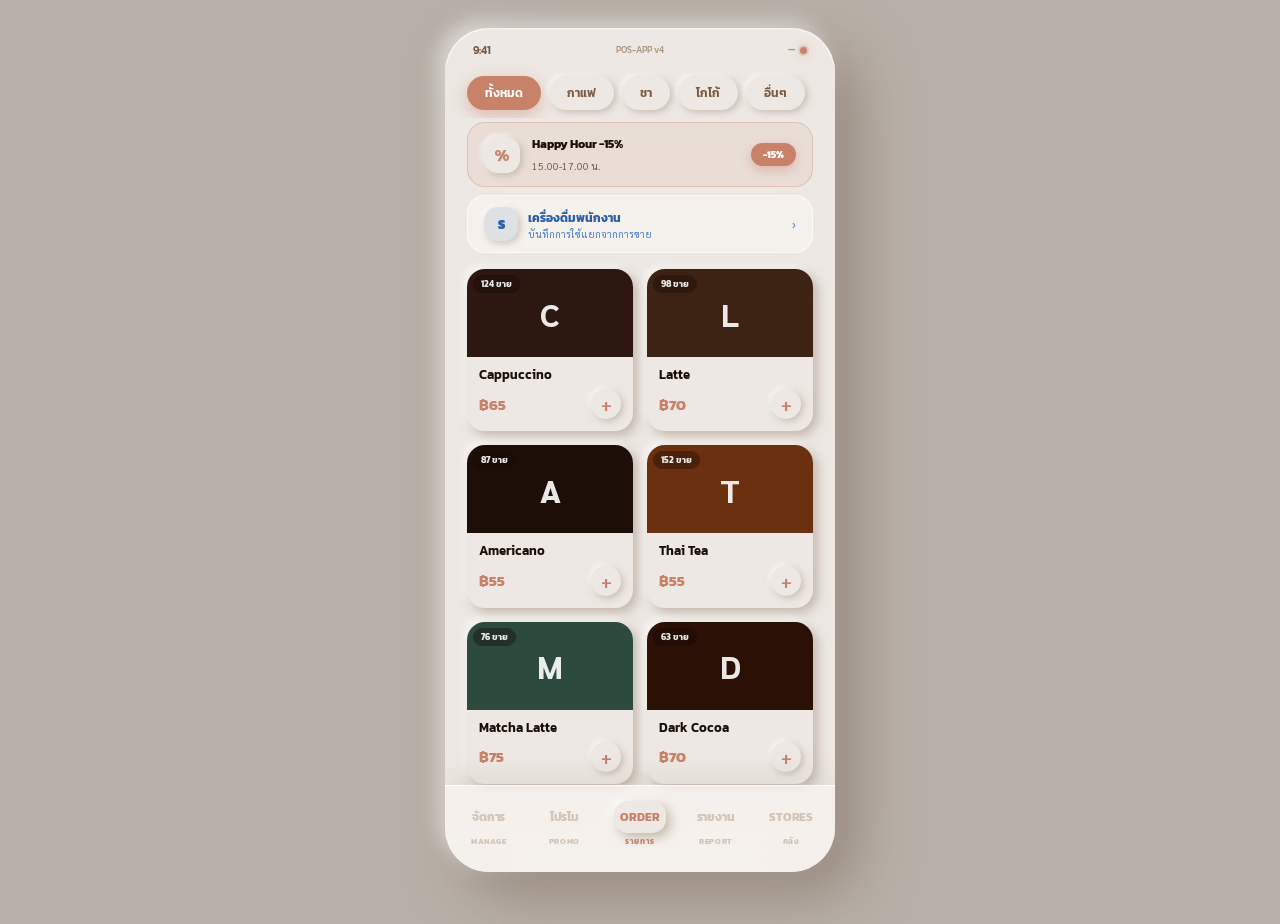
==== pos-app-v4.html @ 8a7bc60f "Add files via upload" ====
<!DOCTYPE html>
<html lang="th">
<head>
<meta charset="UTF-8">
<meta name="viewport" content="width=device-width,initial-scale=1.0">
<title>POS-APP v4</title>
<link href="https://fonts.googleapis.com/css2?family=Kanit:wght@300;400;500;600;700;800&family=Sarabun:wght@300;400;500;600;700&display=swap" rel="stylesheet">
<style>
/* ═══════════════════════════════════════════════════════
   POS-APP v4 — Neumorphism + Glassmorphism Design System
   Fintech monochromatic depth UI — warm espresso palette
═══════════════════════════════════════════════════════ */
:root {
  /* ── Neumorphic Base Surface ── */
  --bg:       #EDE8E3;
  --bg-dk:    #D8D0C8;
  --bg-lt:    #F8F4F0;

  /* ── Neumorphic Shadow System ── */
  --neu-out:    8px 8px 20px rgba(165,148,132,.72), -5px -5px 14px rgba(255,255,255,.95);
  --neu-out-sm: 4px 4px 12px rgba(165,148,132,.65), -3px -3px 8px rgba(255,255,255,.92);
  --neu-out-xs: 2px 2px 7px rgba(165,148,132,.55),  -2px -2px 5px rgba(255,255,255,.88);
  --neu-in:     inset 5px 5px 12px rgba(155,138,122,.5), inset -3px -3px 8px rgba(255,255,255,.88);
  --neu-in-sm:  inset 3px 3px 8px rgba(155,138,122,.45), inset -2px -2px 5px rgba(255,255,255,.84);
  --neu-in-xs:  inset 2px 2px 5px rgba(155,138,122,.4),  inset -1px -1px 4px rgba(255,255,255,.8);

  /* ── Glass ── */
  --glass:    rgba(248,244,240,.72);
  --glass-bd: rgba(255,255,255,.72);
  --glass-sh: 0 8px 32px rgba(148,132,116,.2);

  /* ── Brand (caramel / espresso) ── */
  --cara:     #C8826A;
  --cara-dk:  #A56248;
  --cara-lt:  rgba(200,130,106,.16);
  --cara-glow:rgba(200,130,106,.45);

  /* ── Dark ── */
  --esp:  #2A1810;
  --esp2: #3D2418;

  /* ── Browns ── */
  --br9:#1E0E08;--br8:#2C1810;--br7:#3D2314;--br6:#5C3317;
  --br5:#7B4521;--br4:#9B6B47;--br3:#B8865E;

  /* ── Semantic ── */
  --green:   #2D7A4F; --green-lt:rgba(45,122,79,.13);  --green-md:#3D9B60;
  --red:     #B83228; --red-lt:  rgba(184,50,40,.11);  --red-md:  #D94F44;
  --blue:    #2B5EA7; --blue-lt: rgba(43,94,167,.11);  --blue-md: #4A7FCB;
  --gold:    #B8860B; --gold-lt: rgba(184,134,11,.11); --gold-md: #D4A843;
  --purple:  #5B3FA0; --purple-lt:rgba(91,63,160,.11);

  /* ── Text ── */
  --t1:#1A0F08;--t2:#4A2E1A;--t3:#7B5A40;--t4:#B09A85;--t5:#D4C4B4;

  /* ── Radius ── */
  --r2:8px;--r3:14px;--r4:18px;--r5:24px;--r6:32px;--rf:999px;

  /* ── Font ── */
  --fh:'Kanit',sans-serif;
  --fb:'Sarabun',sans-serif;
}

/* ─── RESET ─── */
*,*::before,*::after{box-sizing:border-box;margin:0;padding:0;}
html,body{height:100%;background:#B8B0A8;font-family:var(--fb);}
button{font-family:var(--fb);cursor:pointer;}
input,select,textarea{font-family:var(--fb);}

/* ─── APP WRAPPER ─── */
.app-wrap{
  min-height:100vh;
  display:flex;justify-content:center;align-items:flex-start;
  padding:28px 16px 52px;
}

/* ─── PHONE FRAME ─── */
.phone{
  width:390px;height:844px;
  background:var(--bg);
  border-radius:44px;
  overflow:hidden;
  position:relative;
  display:flex;flex-direction:column;
  box-shadow:
    22px 22px 56px rgba(120,100,86,.52),
    -7px -7px 20px rgba(255,255,255,.58),
    inset 0 0 0 1.5px rgba(255,255,255,.48);
}

/* ─── STATUS BAR ─── */
.status-bar{
  display:flex;justify-content:space-between;align-items:center;
  padding:14px 28px 6px;
  font-size:11px;font-weight:600;color:var(--t3);
  font-family:var(--fh);flex-shrink:0;
}
.sb-right{display:flex;gap:6px;align-items:center;}
.sb-live{
  width:7px;height:7px;border-radius:50%;
  background:var(--cara);
  box-shadow:0 0 0 2px rgba(200,130,106,.22),0 0 10px var(--cara-glow);
  animation:livePulse 2s infinite;
}
@keyframes livePulse{
  0%,100%{box-shadow:0 0 0 2px rgba(200,130,106,.22),0 0 10px var(--cara-glow);}
  50%{box-shadow:0 0 0 4px rgba(200,130,106,.12),0 0 18px var(--cara-glow);}
}

/* ─── BOTTOM NAV — Glass ─── */
.nav-bar{
  position:absolute;bottom:0;left:0;right:0;
  background:var(--glass);
  backdrop-filter:blur(28px);
  -webkit-backdrop-filter:blur(28px);
  border-top:1px solid var(--glass-bd);
  display:flex;padding:10px 8px 22px;gap:4px;
  border-radius:0 0 44px 44px;
  z-index:200;
  box-shadow:0 -8px 28px rgba(148,132,116,.14);
}
.nav-it{
  flex:1;display:flex;flex-direction:column;align-items:center;gap:3px;
  border:none;background:none;padding:5px 2px 3px;
  color:var(--t5);transition:color .25s;position:relative;
}
.nav-it .ni{
  font-family:var(--fh);
  font-size:12px;font-weight:700;letter-spacing:-.2px;
  width:52px;height:32px;
  display:flex;align-items:center;justify-content:center;
  border-radius:var(--r3);
  transition:all .25s;
}
.nav-it .nl{font-size:7.5px;font-weight:700;letter-spacing:.6px;text-transform:uppercase;font-family:var(--fh);}
.nav-it.active{color:var(--cara);}
.nav-it.active .ni{background:var(--bg);box-shadow:var(--neu-out-sm);color:var(--cara);}
.nav-badge{
  position:absolute;top:2px;right:4px;
  width:16px;height:16px;border-radius:50%;
  background:var(--red-md);color:#fff;
  font-size:8px;font-weight:800;
  display:none;align-items:center;justify-content:center;
  border:2px solid var(--bg);
  box-shadow:0 2px 8px rgba(217,79,68,.4);
}

/* ─── PAGES ─── */
.pages{flex:1;overflow:hidden;position:relative;}
.page{position:absolute;inset:0;display:none;flex-direction:column;background:var(--bg);overflow:hidden;}
.page.active{display:flex;}

/* ─── PAGE HEADER ─── */
.pg-head{padding:16px 22px 10px;flex-shrink:0;background:var(--bg);}
.pg-title{font-family:var(--fh);font-size:24px;font-weight:700;color:var(--t1);line-height:1;letter-spacing:-.5px;}
.pg-sub{font-size:11px;color:var(--t4);margin-top:3px;}

/* ─── SCROLL BODY ─── */
.scroll-body{flex:1;overflow-y:auto;padding-bottom:88px;}
.scroll-body::-webkit-scrollbar{width:3px;}
.scroll-body::-webkit-scrollbar-track{background:transparent;}
.scroll-body::-webkit-scrollbar-thumb{background:var(--bg-dk);border-radius:4px;}

/* ═══ FORM ELEMENTS — Neumorphic Inset ═══ */
.f-label{font-size:10px;font-weight:700;color:var(--t3);text-transform:uppercase;letter-spacing:.7px;margin-bottom:7px;display:block;font-family:var(--fh);}
.f-input{
  width:100%;padding:11px 15px;
  border:none;border-radius:var(--r3);
  background:var(--bg);
  box-shadow:var(--neu-in-sm);
  font-size:13px;color:var(--t1);outline:none;transition:box-shadow .2s;
}
.f-input:focus{box-shadow:var(--neu-in-sm),0 0 0 2.5px rgba(200,130,106,.32);}
.f-select{
  width:100%;padding:11px 15px;
  border:none;border-radius:var(--r3);
  background:var(--bg);box-shadow:var(--neu-in-sm);
  font-size:13px;color:var(--t1);outline:none;appearance:none;
}
textarea.f-input{resize:none;}
.f-group{margin-bottom:14px;}
.f-row{display:flex;gap:10px;}
.f-row .f-group{flex:1;}

/* ═══ CARD ═══ */
.card{background:var(--bg);border-radius:var(--r4);box-shadow:var(--neu-out-sm);overflow:hidden;}
.card-glass{
  background:var(--glass);
  backdrop-filter:blur(18px);-webkit-backdrop-filter:blur(18px);
  border:1px solid var(--glass-bd);border-radius:var(--r4);
  box-shadow:var(--glass-sh);
}

/* ═══ BUTTONS ═══ */
.btn{
  display:inline-flex;align-items:center;justify-content:center;gap:6px;
  padding:10px 18px;border-radius:var(--rf);border:none;
  font-size:13px;font-weight:700;transition:all .18s;line-height:1;
  font-family:var(--fb);
}
.btn-primary{background:var(--bg);color:var(--cara);box-shadow:var(--neu-out-sm);}
.btn-primary:active{box-shadow:var(--neu-in-sm);}
.btn-dark{background:var(--esp);color:#fff;box-shadow:4px 4px 12px rgba(30,14,8,.45),-2px -2px 6px rgba(255,255,255,.07);}
.btn-dark:active{background:var(--esp2);}
.btn-secondary{background:var(--bg);color:var(--t2);box-shadow:var(--neu-out-sm);}
.btn-secondary:active{box-shadow:var(--neu-in-sm);}
.btn-danger{background:var(--bg);color:var(--red);box-shadow:var(--neu-out-sm);}
.btn-danger:active{box-shadow:var(--neu-in-sm);}
.btn-success{background:var(--bg);color:var(--green);box-shadow:var(--neu-out-sm);}
.btn-success:active{box-shadow:var(--neu-in-sm);}
.btn-sm{padding:7px 14px;font-size:11px;}
.btn-xs{padding:5px 9px;font-size:10px;}
.btn-icon{width:34px;height:34px;padding:0;border-radius:var(--r3);}
.btn-full{width:100%;}

/* ─── BADGE ─── */
.badge{display:inline-flex;align-items:center;padding:3px 10px;border-radius:var(--rf);font-size:10px;font-weight:700;letter-spacing:.3px;}
.badge-green{background:var(--green-lt);color:var(--green);}
.badge-red{background:var(--red-lt);color:var(--red);}
.badge-gold{background:var(--gold-lt);color:var(--gold);}
.badge-blue{background:var(--blue-lt);color:var(--blue);}
.badge-gray{background:var(--bg-dk);color:var(--t3);}
.badge-purple{background:var(--purple-lt);color:var(--purple);}

/* ═══ MODAL — Glass sheet ═══ */
.modal-overlay{
  position:absolute;inset:0;
  background:rgba(22,12,6,.5);
  backdrop-filter:blur(10px);-webkit-backdrop-filter:blur(10px);
  z-index:300;display:none;align-items:flex-end;
}
.modal-overlay.open{display:flex;}
.modal-sheet{
  width:100%;background:var(--bg);
  border-radius:var(--r6) var(--r6) 0 0;
  max-height:88%;display:flex;flex-direction:column;
  box-shadow:0 -16px 48px rgba(90,60,40,.22),inset 0 1.5px 0 rgba(255,255,255,.55);
  animation:slideUp .3s cubic-bezier(.4,0,.2,1);
}
@keyframes slideUp{from{transform:translateY(100%);}to{transform:translateY(0);}}
.modal-handle{width:44px;height:4px;background:var(--bg-dk);border-radius:4px;margin:12px auto 0;box-shadow:var(--neu-out-xs);}
.modal-head{display:flex;justify-content:space-between;align-items:center;padding:14px 20px 10px;flex-shrink:0;}
.modal-title{font-family:var(--fh);font-size:18px;font-weight:700;color:var(--t1);letter-spacing:-.3px;}
.modal-close{
  background:var(--bg);border:none;
  width:34px;height:34px;border-radius:50%;
  font-size:16px;color:var(--t4);
  display:flex;align-items:center;justify-content:center;
  box-shadow:var(--neu-out-xs);
}
.modal-close:active{box-shadow:var(--neu-in-xs);}
.modal-body{padding:16px 20px;overflow-y:auto;flex:1;}
.modal-body::-webkit-scrollbar{display:none;}
.modal-foot{padding:12px 20px 20px;display:flex;gap:10px;flex-shrink:0;}

/* ─── TOAST — Glass ─── */
.toast{
  position:absolute;bottom:96px;left:50%;
  transform:translateX(-50%) translateY(12px);
  background:var(--glass);
  backdrop-filter:blur(22px);-webkit-backdrop-filter:blur(22px);
  border:1px solid var(--glass-bd);
  color:var(--t1);
  padding:10px 24px;border-radius:var(--rf);
  font-size:12px;font-weight:600;white-space:nowrap;
  opacity:0;pointer-events:none;transition:all .25s;z-index:500;
  box-shadow:0 8px 28px rgba(130,110,90,.18);
}
.toast.show{opacity:1;transform:translateX(-50%) translateY(0);}

/* ─── DIVIDER / SECTION LABEL ─── */
.divider{height:1px;background:var(--bg-dk);}
.sec-label{
  font-family:var(--fh);font-size:10px;font-weight:600;letter-spacing:.9px;
  text-transform:uppercase;color:var(--t4);
  padding:14px 22px 8px;display:block;
}

/* ─── EMPTY STATE ─── */
.empty-state{text-align:center;padding:48px 24px;color:var(--t4);}
.empty-state .e-icon{font-size:42px;margin-bottom:12px;opacity:.55;}
.empty-state .e-title{font-size:14px;font-weight:700;color:var(--t3);margin-bottom:5px;font-family:var(--fh);}
.empty-state .e-sub{font-size:12px;line-height:1.5;}

/* ─── TAB BAR — Neumorphic pill track ─── */
.tab-bar{
  display:flex;gap:0;padding:3px;
  background:var(--bg);box-shadow:var(--neu-in-sm);
  border-radius:var(--rf);margin:0 22px 14px;flex-shrink:0;
}
.tab-btn{
  flex:1;padding:8px 0;border:none;border-radius:var(--rf);
  font-size:11px;font-weight:700;
  background:transparent;color:var(--t4);
  transition:all .2s;font-family:var(--fh);
}
.tab-btn.active{background:var(--bg);color:var(--cara);box-shadow:var(--neu-out-sm);}

/* ─── TOGGLE ─── */
.toggle{position:relative;width:42px;height:24px;}
.toggle input{opacity:0;width:0;height:0;}
.toggle-slider{position:absolute;inset:0;border-radius:24px;background:var(--bg);box-shadow:var(--neu-in-sm);cursor:pointer;transition:.25s;}
.toggle-slider:before{
  content:'';position:absolute;
  width:18px;height:18px;border-radius:50%;
  left:3px;top:3px;background:var(--bg-dk);
  transition:.25s;box-shadow:2px 2px 6px rgba(155,138,122,.6),-1px -1px 4px rgba(255,255,255,.85);
}
.toggle input:checked+.toggle-slider:before{transform:translateX(18px);background:var(--green-md);box-shadow:0 0 12px rgba(61,155,96,.5);}

/* ═══════════════════════════════════════════════════════
   ORDER PAGE COMPONENTS
═══════════════════════════════════════════════════════ */
/* Category horizontal scroll */
.cat-scroll{display:flex;gap:8px;padding:12px 22px 8px;overflow-x:auto;flex-shrink:0;}
.cat-scroll::-webkit-scrollbar{display:none;}
.cat-pill{
  display:inline-flex;align-items:center;gap:5px;
  padding:8px 18px;border-radius:var(--rf);border:none;
  background:var(--bg);color:var(--t3);
  font-size:12px;font-weight:600;white-space:nowrap;
  transition:all .22s;box-shadow:var(--neu-out-xs);font-family:var(--fh);
}
.cat-pill.active{background:var(--cara);color:#fff;box-shadow:0 5px 16px var(--cara-glow);}
.cat-pill:active{transform:scale(.96);}

/* Promo ribbon — Glass amber */
.promo-ribbon{
  margin:4px 22px 8px;padding:12px 16px;
  background:rgba(200,130,106,.1);
  backdrop-filter:blur(14px);-webkit-backdrop-filter:blur(14px);
  border:1px solid rgba(200,130,106,.3);border-radius:var(--r4);
  display:flex;align-items:center;gap:12px;cursor:pointer;flex-shrink:0;
}
.pr-icon{width:36px;height:36px;border-radius:var(--r3);background:var(--bg);box-shadow:var(--neu-out-xs);display:flex;align-items:center;justify-content:center;font-size:15px;font-weight:900;color:var(--cara);flex-shrink:0;}
.pr-text{flex:1;}
.pr-text strong{font-size:12px;color:var(--t1);display:block;font-weight:700;font-family:var(--fh);}
.pr-text span{font-size:10px;color:var(--t3);}
.pr-tag{background:var(--cara);color:#fff;padding:4px 12px;border-radius:var(--rf);font-size:10px;font-weight:800;box-shadow:0 4px 12px var(--cara-glow);font-family:var(--fh);}

/* Staff drink button — Glass */
.staff-btn{
  margin:0 22px 8px;padding:11px 16px;
  background:var(--glass);
  backdrop-filter:blur(14px);-webkit-backdrop-filter:blur(14px);
  border:1px solid var(--glass-bd);border-radius:var(--r4);
  display:flex;align-items:center;gap:10px;
  cursor:pointer;width:calc(100% - 44px);flex-shrink:0;transition:all .2s;
}

/* Product grid */
.prod-grid{display:grid;grid-template-columns:1fr 1fr;gap:14px;padding:8px 22px;}
.prod-card{background:var(--bg);border-radius:var(--r4);overflow:hidden;cursor:pointer;transition:all .22s;box-shadow:var(--neu-out-sm);position:relative;}
.prod-card:hover{box-shadow:var(--neu-out);}
.prod-card:active{box-shadow:var(--neu-in-sm);transform:scale(.97);}
.prod-img{height:88px;display:flex;align-items:center;justify-content:center;font-size:38px;position:relative;background:var(--bg-lt);}
.prod-sold{position:absolute;top:6px;left:6px;background:rgba(22,12,6,.38);backdrop-filter:blur(4px);color:rgba(255,255,255,.9);padding:2px 8px;border-radius:var(--rf);font-size:9px;font-weight:700;font-family:var(--fh);}
.prod-body{padding:10px 12px 12px;}
.prod-name{font-size:13px;font-weight:600;color:var(--t1);margin-bottom:6px;line-height:1.25;font-family:var(--fh);}
.prod-footer{display:flex;justify-content:space-between;align-items:center;}
.prod-price{font-size:15px;font-weight:700;color:var(--cara);font-family:var(--fh);}
.prod-add{width:30px;height:30px;border-radius:50%;background:var(--bg);border:none;color:var(--cara);font-size:17px;font-weight:700;display:flex;align-items:center;justify-content:center;box-shadow:var(--neu-out-xs);transition:all .18s;}
.prod-add:active{box-shadow:var(--neu-in-xs);}

/* Order panel — Glass floating */
.order-panel{
  position:absolute;bottom:68px;left:0;right:0;
  background:var(--glass);
  backdrop-filter:blur(24px);-webkit-backdrop-filter:blur(24px);
  border-top:1px solid var(--glass-bd);
  padding:12px 22px 14px;flex-shrink:0;z-index:50;
  display:none;box-shadow:0 -10px 32px rgba(130,110,90,.16);
}
.order-panel.show{display:block;}
.op-items{max-height:120px;overflow-y:auto;margin-bottom:8px;}
.op-items::-webkit-scrollbar{display:none;}
.op-item{display:flex;align-items:center;gap:8px;padding:6px 0;border-bottom:1px solid rgba(176,154,133,.18);}
.op-item:last-child{border-bottom:none;}
.op-name{flex:1;font-size:12px;color:var(--t1);font-weight:600;font-family:var(--fh);}
.op-size{font-size:10px;color:var(--t4);}
.op-ctrl{display:flex;align-items:center;gap:6px;}
.op-q-btn{width:22px;height:22px;border-radius:50%;border:none;background:var(--bg);font-size:12px;font-weight:700;color:var(--cara);display:flex;align-items:center;justify-content:center;box-shadow:var(--neu-out-xs);transition:all .16s;}
.op-q-btn:active{box-shadow:var(--neu-in-xs);}
.op-qty{font-size:12px;font-weight:700;min-width:16px;text-align:center;color:var(--t1);font-family:var(--fh);}
.op-price{font-size:12px;font-weight:700;color:var(--cara);min-width:44px;text-align:right;font-family:var(--fh);}
.op-foot{display:flex;justify-content:space-between;align-items:center;gap:10px;}
.op-total{font-size:17px;font-weight:800;color:var(--t1);font-family:var(--fh);}
.op-total span{font-size:11px;color:var(--t4);font-weight:400;font-family:var(--fb);}

/* Float cart — dark pill */
.cart-float{
  position:absolute;bottom:132px;right:22px;
  width:52px;height:52px;border-radius:50%;
  background:var(--esp);border:none;color:#fff;
  font-size:13px;font-weight:800;cursor:pointer;
  box-shadow:6px 6px 18px rgba(30,14,8,.5),-2px -2px 6px rgba(255,255,255,.07);
  z-index:60;display:flex;align-items:center;justify-content:center;
  transition:all .2s;line-height:1;font-family:var(--fh);
}
.cart-float:hover{background:var(--esp2);}
.cart-float:active{box-shadow:inset 4px 4px 10px rgba(0,0,0,.4);}
.cart-float-badge{position:absolute;top:-3px;right:-3px;width:18px;height:18px;border-radius:50%;background:var(--red-md);color:#fff;font-size:9px;font-weight:800;display:none;align-items:center;justify-content:center;border:2px solid var(--bg);box-shadow:0 2px 8px rgba(217,79,68,.45);}

/* ═══════════════════════════════════════════════════════
   MANAGE PAGE
═══════════════════════════════════════════════════════ */
.manage-section{padding:0 22px 8px;}
.manage-item{display:flex;align-items:center;gap:12px;padding:12px 0;border-bottom:1px solid rgba(176,154,133,.15);cursor:pointer;}
.manage-item:last-child{border-bottom:none;}
.mi-img{width:50px;height:50px;border-radius:var(--r3);display:flex;align-items:center;justify-content:center;font-size:22px;flex-shrink:0;box-shadow:var(--neu-out-xs);background:var(--bg);}
.mi-info{flex:1;min-width:0;}
.mi-name{font-size:13px;font-weight:700;color:var(--t1);font-family:var(--fh);}
.mi-meta{font-size:11px;color:var(--t4);margin-top:2px;}
.mi-price{font-size:14px;font-weight:800;color:var(--cara);margin-right:6px;font-family:var(--fh);}
.mi-actions{display:flex;gap:6px;}

/* ═══════════════════════════════════════════════════════
   PROMO PAGE
═══════════════════════════════════════════════════════ */
.promo-card{margin:0 22px 14px;border-radius:var(--r4);overflow:hidden;background:var(--bg);box-shadow:var(--neu-out-sm);}
.pc-head{padding:14px;display:flex;align-items:flex-start;gap:10px;}
.pc-icon{width:40px;height:40px;border-radius:var(--r3);display:flex;align-items:center;justify-content:center;font-size:14px;font-weight:900;flex-shrink:0;box-shadow:var(--neu-out-xs);background:var(--bg);}
.pc-info{flex:1;}
.pc-name{font-size:13px;font-weight:700;color:var(--t1);margin-bottom:3px;font-family:var(--fh);}
.pc-desc{font-size:11px;color:var(--t4);line-height:1.45;}
.pc-foot{padding:10px 14px;background:rgba(176,154,133,.1);border-top:1px solid rgba(176,154,133,.15);display:flex;align-items:center;justify-content:space-between;}
.pc-stats{font-size:10px;color:var(--t4);}
.pc-stats strong{color:var(--t2);}

/* ═══════════════════════════════════════════════════════
   REPORT PAGE
═══════════════════════════════════════════════════════ */
.stat-cards{display:grid;grid-template-columns:1fr 1fr;gap:12px;padding:12px 22px 6px;}
.stat-card{background:var(--bg);border-radius:var(--r4);padding:16px 14px;box-shadow:var(--neu-out-sm);}
.sc-label{font-size:10px;font-weight:700;color:var(--t4);text-transform:uppercase;letter-spacing:.5px;margin-bottom:6px;font-family:var(--fh);}
.sc-val{font-family:var(--fh);font-size:20px;font-weight:700;color:var(--t1);letter-spacing:-.5px;}
.sc-trend{font-size:10px;margin-top:4px;font-weight:700;}
.sc-trend.up{color:var(--green);}
.sc-trend.dn{color:var(--red);}
.chart-bar-row{display:flex;gap:4px;align-items:flex-end;height:80px;padding:0 22px;margin-bottom:16px;}
.cb-wrap{flex:1;display:flex;flex-direction:column;align-items:center;gap:3px;}
.cb-bar{width:100%;border-radius:5px 5px 0 0;background:var(--bg-dk);box-shadow:var(--neu-out-xs);min-height:4px;transition:height .4s;}
.cb-bar.profit{background:linear-gradient(180deg,var(--cara),var(--cara-dk));box-shadow:0 5px 14px var(--cara-glow);}
.cb-lbl{font-size:8px;color:var(--t4);font-weight:600;font-family:var(--fh);}
.top-list{padding:0 22px;}
.top-item{display:flex;align-items:center;gap:10px;padding:10px 0;border-bottom:1px solid rgba(176,154,133,.15);}
.top-rank{width:26px;height:26px;border-radius:50%;background:var(--bg);color:var(--t3);font-size:10px;font-weight:800;display:flex;align-items:center;justify-content:center;flex-shrink:0;box-shadow:var(--neu-out-xs);font-family:var(--fh);}
.top-rank.r1{background:var(--gold-md);color:#fff;box-shadow:0 3px 12px rgba(212,168,67,.55);}
.top-rank.r2{background:var(--t4);color:#fff;}
.top-rank.r3{background:var(--cara);color:#fff;box-shadow:0 3px 12px var(--cara-glow);}
.top-name{flex:1;font-size:12px;font-weight:600;color:var(--t1);font-family:var(--fh);}
.top-sold{font-size:11px;color:var(--t4);}
.top-rev{font-size:12px;font-weight:800;color:var(--cara);font-family:var(--fh);}

/* ═══════════════════════════════════════════════════════
   STORES PAGE
═══════════════════════════════════════════════════════ */
.stores-tabs{display:flex;gap:6px;padding:12px 22px 0;flex-shrink:0;overflow-x:auto;}
.stores-tabs::-webkit-scrollbar{display:none;}
.s-tab{padding:7px 14px;border:none;background:var(--bg);color:var(--t3);border-radius:var(--rf);font-size:11px;font-weight:700;white-space:nowrap;transition:all .2s;box-shadow:var(--neu-out-xs);font-family:var(--fh);}
.s-tab.active{background:var(--esp);color:#fff;box-shadow:4px 4px 12px rgba(30,14,8,.45),-2px -2px 6px rgba(255,255,255,.07);}
.store-item{display:flex;align-items:center;gap:10px;padding:11px 22px;border-bottom:1px solid rgba(176,154,133,.12);}
.si-dot{width:9px;height:9px;border-radius:50%;flex-shrink:0;background:var(--green-md);box-shadow:0 0 10px rgba(61,155,96,.5);}
.si-dot.warn{background:var(--gold-md);box-shadow:0 0 10px rgba(212,168,67,.5);}
.si-dot.danger{background:var(--red-md);box-shadow:0 0 10px rgba(217,79,68,.5);}
.si-dot.inactive{background:var(--t5);box-shadow:none;}
.si-info{flex:1;min-width:0;}
.si-name{font-size:12px;font-weight:700;color:var(--t1);font-family:var(--fh);}
.si-meta{font-size:10px;color:var(--t4);margin-top:1px;}
.si-qty{font-size:13px;font-weight:800;color:var(--t2);text-align:right;min-width:60px;font-family:var(--fh);}
.si-qty span{font-size:9px;font-weight:400;color:var(--t4);display:block;font-family:var(--fb);}

/* Recipe result */
.recipe-result{background:var(--bg);border-radius:var(--r4);padding:14px;margin-top:12px;box-shadow:var(--neu-in-sm);}
.rr-title{font-size:12px;font-weight:700;color:var(--t2);margin-bottom:8px;font-family:var(--fh);}
.rr-row{display:flex;justify-content:space-between;font-size:11px;color:var(--t3);padding:3px 0;border-bottom:1px dashed rgba(176,154,133,.22);}
.rr-row:last-child{border:none;font-weight:700;color:var(--t1);font-size:12px;padding-top:6px;}

/* Expiry */
.expiry-near{background:var(--gold-lt);border-radius:var(--r2);padding:2px 8px;font-size:9px;font-weight:700;color:var(--gold);}
.expiry-out{background:var(--red-lt);border-radius:var(--r2);padding:2px 8px;font-size:9px;font-weight:700;color:var(--red);}

@keyframes fadeUp{from{opacity:0;transform:translateY(8px);}to{opacity:1;transform:translateY(0);}}
.fade-up{animation:fadeUp .3s ease forwards;}
</style>
</head>
<body>
<div class="app-wrap">
<div class="phone" id="app">

  <!-- STATUS BAR -->
  <div class="status-bar">
    <span style="font-family:var(--fh)">9:41</span>
    <div class="sb-right">
      <span id="syncStatus" style="font-size:9px;color:var(--t4);font-weight:500;max-width:110px;overflow:hidden;text-overflow:ellipsis;white-space:nowrap">POS-APP v4</span>
    </div>
    <div style="display:flex;align-items:center;gap:5px">
      <span id="syncBadge" style="font-size:8.5px;font-weight:700;color:var(--t4)">—</span>
      <div class="sb-live"></div>
    </div>
  </div>

  <div class="pages" id="pages">

    <!-- PAGE: MANAGE -->
    <div class="page" id="pg-manage">
      <div class="pg-head" style="display:flex;justify-content:space-between;align-items:flex-start">
        <div>
          <div class="pg-title">จัดการเมนู</div>
          <div class="pg-sub" id="mgSub">0 รายการ</div>
        </div>
        <button class="btn btn-primary btn-sm" onclick="openModal('modal-add-menu')">+ เพิ่มเมนู</button>
      </div>
      <div class="tab-bar" style="margin-top:10px">
        <button class="tab-btn active" onclick="switchMgTab(this,'all')">ทั้งหมด</button>
        <button class="tab-btn" onclick="switchMgTab(this,'coffee')">กาแฟ</button>
        <button class="tab-btn" onclick="switchMgTab(this,'tea')">ชา</button>
        <button class="tab-btn" onclick="switchMgTab(this,'cocoa')">โกโก้</button>
        <button class="tab-btn" onclick="switchMgTab(this,'other')">อื่นๆ</button>
      </div>
      <div class="scroll-body"><div class="manage-section" id="mgList"></div></div>
    </div>

    <!-- PAGE: PROMO -->
    <div class="page" id="pg-promo">
      <div class="pg-head" style="display:flex;justify-content:space-between;align-items:flex-start">
        <div>
          <div class="pg-title">โปรโมชั่น</div>
          <div class="pg-sub" id="promoCount">0 รายการ</div>
        </div>
        <button class="btn btn-primary btn-sm" onclick="openModal('modal-add-promo')">+ สร้าง</button>
      </div>
      <div class="tab-bar" style="margin-top:10px">
        <button class="tab-btn active" onclick="switchPromoTab(this,'all')">ทั้งหมด</button>
        <button class="tab-btn" onclick="switchPromoTab(this,'pct')">% ลด</button>
        <button class="tab-btn" onclick="switchPromoTab(this,'fixed')">ลดราคา</button>
        <button class="tab-btn" onclick="switchPromoTab(this,'buy')">ซื้อ X แถม Y</button>
      </div>
      <div class="scroll-body" id="promoList"></div>
    </div>

    <!-- PAGE: ORDER -->
    <div class="page active" id="pg-order">
      <div class="cat-scroll" id="catRow">
        <button class="cat-pill active" onclick="filterCat(this,'all')">ทั้งหมด</button>
        <button class="cat-pill" onclick="filterCat(this,'coffee')">กาแฟ</button>
        <button class="cat-pill" onclick="filterCat(this,'tea')">ชา</button>
        <button class="cat-pill" onclick="filterCat(this,'cocoa')">โกโก้</button>
        <button class="cat-pill" onclick="filterCat(this,'other')">อื่นๆ</button>
      </div>
      <div id="promoRibbon"></div>
      <button class="staff-btn" onclick="openModal('modal-staff')">
        <div style="width:34px;height:34px;border-radius:var(--r3);background:var(--blue-lt);display:flex;align-items:center;justify-content:center;box-shadow:var(--neu-out-xs)">
          <span style="font-size:13px;font-weight:900;color:var(--blue);font-family:var(--fh)">S</span>
        </div>
        <div style="text-align:left">
          <div style="font-size:12px;font-weight:700;color:var(--blue);font-family:var(--fh)">เครื่องดื่มพนักงาน</div>
          <div style="font-size:10px;color:var(--blue-md)">บันทึกการใช้แยกจากการขาย</div>
        </div>
        <span style="font-size:12px;color:var(--blue-md);margin-left:auto">›</span>
      </button>
      <div class="scroll-body" style="padding-bottom:170px">
        <div class="prod-grid" id="orderGrid"></div>
      </div>
      <div class="order-panel" id="orderPanel">
        <div class="op-items" id="opItems"></div>
        <div class="op-foot">
          <div class="op-total">
            <span id="opCount">0 รายการ</span><br>
            ฿<span id="opTotal">0</span>
          </div>
          <div style="display:flex;gap:8px">
            <button class="btn btn-secondary btn-sm" onclick="clearOrder()">ล้าง</button>
            <button class="btn btn-dark btn-sm" onclick="confirmOrder()">ยืนยัน</button>
          </div>
        </div>
      </div>
      <button class="cart-float" id="cartFloat" onclick="toggleOrderPanel()" style="display:none">
        <span id="cartFloatTxt">0</span>
        <div class="cart-float-badge" id="cartFloatBadge"></div>
      </button>
    </div>

    <!-- PAGE: REPORT -->
    <div class="page" id="pg-report">
      <div class="pg-head" style="display:flex;justify-content:space-between;align-items:center">
        <div>
          <div class="pg-title">รายงาน</div>
          <div class="pg-sub" id="reportDate"></div>
        </div>
        <div class="tab-bar" style="margin:0;width:auto">
          <button class="tab-btn active btn-xs" onclick="switchReportPeriod(this,1)" style="padding:6px 10px;font-size:10px">วันนี้</button>
          <button class="tab-btn btn-xs" onclick="switchReportPeriod(this,7)" style="padding:6px 10px;font-size:10px">7 วัน</button>
          <button class="tab-btn btn-xs" onclick="switchReportPeriod(this,30)" style="padding:6px 10px;font-size:10px">30 วัน</button>
        </div>
      </div>
      <div class="scroll-body">
        <div class="stat-cards" id="statCards">
          <div class="stat-card"><div class="sc-label">ยอดขาย</div><div class="sc-val" id="rTotalSales">฿0</div><div class="sc-trend up" id="rSalesTrend"></div></div>
          <div class="stat-card"><div class="sc-label">กำไร</div><div class="sc-val" id="rProfit">฿0</div><div class="sc-trend up" id="rProfitTrend"></div></div>
          <div class="stat-card"><div class="sc-label">รายการขาย</div><div class="sc-val" id="rOrders">0</div><div class="sc-trend up" id="rOrdersTrend"></div></div>
          <div class="stat-card"><div class="sc-label">เฉลี่ย/ออเดอร์</div><div class="sc-val" id="rAvg">฿0</div></div>
        </div>
        <span class="sec-label">ยอดขาย 7 วัน</span>
        <div class="chart-bar-row" id="barChart"></div>
        <span class="sec-label">เมนูขายดี</span>
        <div class="top-list" id="topList"></div>
        <span class="sec-label">เครื่องดื่มพนักงาน</span>
        <div id="staffLog" style="padding:0 22px"></div>
        <span class="sec-label">ประสิทธิภาพโปรโมชั่น</span>
        <div id="promoPerf" style="padding:0 22px 20px"></div>
      </div>
    </div>

    <!-- PAGE: STORES -->
    <div class="page" id="pg-stores">
      <div class="pg-head" style="display:flex;justify-content:space-between;align-items:flex-start">
        <div>
          <div class="pg-title">STORES</div>
          <div class="pg-sub" id="storesSub">คลังสินค้า</div>
        </div>
        <button class="btn btn-primary btn-sm" onclick="openStoreAdd()">+ เพิ่ม</button>
      </div>
      <div class="stores-tabs" id="storesTabs">
        <button class="s-tab active" onclick="switchStoreTab(this,'ingredient')">วัตถุดิบ</button>
        <button class="s-tab" onclick="switchStoreTab(this,'package')">บรรจุภัณฑ์</button>
        <button class="s-tab" onclick="switchStoreTab(this,'equipment')">อุปกรณ์</button>
        <button class="s-tab" onclick="switchStoreTab(this,'blend')">เบลนด์</button>
        <button class="s-tab" onclick="switchStoreTab(this,'recipe')">คำนวณสูตร</button>
        <button class="s-tab" onclick="switchStoreTab(this,'uselog')">บันทึกใช้</button>
      </div>
      <div class="scroll-body" id="storeContent"></div>
    </div>

  </div>

  <!-- NAV BAR -->
  <div class="nav-bar">
    <button class="nav-it" id="nav-manage" onclick="goPage('manage')"><span class="ni">จัดการ</span><span class="nl">MANAGE</span></button>
    <button class="nav-it" id="nav-promo" onclick="goPage('promo')"><span class="ni">โปรโม</span><span class="nl">PROMO</span></button>
    <button class="nav-it active" id="nav-order" onclick="goPage('order')"><span class="ni">ORDER</span><span class="nl">รายการ</span></button>
    <button class="nav-it" id="nav-report" onclick="goPage('report')"><span class="ni">รายงาน</span><span class="nl">REPORT</span></button>
    <button class="nav-it" id="nav-stores" onclick="goPage('stores')"><span class="ni">STORES</span><span class="nl">คลัง</span></button>
  </div>

  <div class="toast" id="toast"></div>

  <!-- MODAL: Add/Edit Menu -->
  <div class="modal-overlay" id="modal-add-menu">
    <div class="modal-sheet">
      <div class="modal-handle"></div>
      <div class="modal-head">
        <span class="modal-title" id="menuModalTitle">เพิ่มเมนูใหม่</span>
        <button class="modal-close" onclick="closeModal('modal-add-menu')">✕</button>
      </div>
      <div class="modal-body">
        <input type="hidden" id="menuEditId">
        <div class="f-row">
          <div class="f-group" style="flex:2"><label class="f-label">ชื่อเมนู</label><input class="f-input" id="menuName" placeholder="เช่น Cappuccino"></div>
          <div class="f-group"><label class="f-label">หมวด</label><select class="f-select" id="menuCat"><option value="coffee">กาแฟ</option><option value="tea">ชา</option><option value="cocoa">โกโก้</option><option value="other">อื่นๆ</option></select></div>
        </div>
        <div class="f-row">
          <div class="f-group"><label class="f-label">ราคา (฿)</label><input class="f-input" id="menuPrice" type="number" placeholder="65"></div>
          <div class="f-group"><label class="f-label">ต้นทุน (฿)</label><input class="f-input" id="menuCost" type="number" placeholder="20"></div>
        </div>
        <div class="f-row">
          <div class="f-group"><label class="f-label">ปริมาณ (ml)</label><input class="f-input" id="menuVol" type="number" placeholder="250"></div>
          <div class="f-group"><label class="f-label">ตัวย่อ (emoji)</label><input class="f-input" id="menuIcon" placeholder="C" maxlength="2"></div>
        </div>
        <div class="f-group">
          <label class="f-label">สี Background</label>
          <div style="display:flex;gap:8px;flex-wrap:wrap" id="colorPicker">
            <div class="color-dot" style="background:#2C1810" onclick="selectColor('#2C1810',this)"></div>
            <div class="color-dot" style="background:#3D2314" onclick="selectColor('#3D2314',this)"></div>
            <div class="color-dot" style="background:#5C3317" onclick="selectColor('#5C3317',this)"></div>
            <div class="color-dot" style="background:#2D4A3E" onclick="selectColor('#2D4A3E',this)"></div>
            <div class="color-dot" style="background:#2B5EA7" onclick="selectColor('#2B5EA7',this)"></div>
            <div class="color-dot" style="background:#5B3FA0" onclick="selectColor('#5B3FA0',this)"></div>
            <div class="color-dot" style="background:#8B3A3A" onclick="selectColor('#8B3A3A',this)"></div>
            <div class="color-dot" style="background:#3A6B4A" onclick="selectColor('#3A6B4A',this)"></div>
          </div>
          <input type="hidden" id="menuColor" value="#2C1810">
        </div>
        <div class="f-group"><label class="f-label">คำอธิบาย</label><textarea class="f-input" id="menuDesc" rows="2" placeholder="อธิบายรสชาติ..."></textarea></div>
        <div class="f-group">
          <label class="f-label">ขนาดที่มีจำหน่าย</label>
          <div style="display:flex;gap:8px">
            <label style="display:flex;align-items:center;gap:5px;font-size:12px"><input type="checkbox" id="sizeS" checked> S</label>
            <label style="display:flex;align-items:center;gap:5px;font-size:12px"><input type="checkbox" id="sizeM" checked> M</label>
            <label style="display:flex;align-items:center;gap:5px;font-size:12px"><input type="checkbox" id="sizeL"> L</label>
          </div>
        </div>
        <div class="f-group"><label class="f-label">โปรโมชั่นที่ใช้ได้</label><select class="f-select" id="menuPromo"><option value="">-- ไม่มี --</option></select></div>
        <div class="f-group"><label class="f-label">สถานะ</label><select class="f-select" id="menuStatus"><option value="active">เปิดขาย</option><option value="inactive">ปิดชั่วคราว</option></select></div>
      </div>
      <div class="modal-foot">
        <button class="btn btn-secondary" style="flex:1" onclick="closeModal('modal-add-menu')">ยกเลิก</button>
        <button class="btn btn-dark" style="flex:2" onclick="saveMenu()">บันทึก</button>
      </div>
    </div>
  </div>

  <!-- MODAL: Add/Edit Promo -->
  <div class="modal-overlay" id="modal-add-promo">
    <div class="modal-sheet">
      <div class="modal-handle"></div>
      <div class="modal-head">
        <span class="modal-title" id="promoModalTitle">สร้างโปรโมชั่น</span>
        <button class="modal-close" onclick="closeModal('modal-add-promo')">✕</button>
      </div>
      <div class="modal-body">
        <input type="hidden" id="promoEditId">
        <div class="f-group"><label class="f-label">ชื่อโปรโมชั่น</label><input class="f-input" id="promoName" placeholder="เช่น ลดวันศุกร์"></div>
        <div class="f-group"><label class="f-label">ประเภท</label><select class="f-select" id="promoType" onchange="updatePromoFields()"><option value="pct">ลด % จากราคา</option><option value="fixed">ลดราคาคงที่ (฿)</option><option value="buy">ซื้อ X แถม Y</option><option value="min">ซื้อครบขั้นต่ำลด</option></select></div>
        <div class="f-row" id="promoValRow">
          <div class="f-group"><label class="f-label" id="promoValLabel">ส่วนลด (%)</label><input class="f-input" id="promoVal" type="number" placeholder="10"></div>
          <div class="f-group" id="promoVal2Group" style="display:none"><label class="f-label" id="promoVal2Label">แถม (แก้ว)</label><input class="f-input" id="promoVal2" type="number" placeholder="1"></div>
        </div>
        <div class="f-row">
          <div class="f-group"><label class="f-label">วันเริ่ม</label><input class="f-input" id="promoStart" type="date"></div>
          <div class="f-group"><label class="f-label">วันสิ้นสุด</label><input class="f-input" id="promoEnd" type="date"></div>
        </div>
        <div class="f-group"><label class="f-label">ใช้ได้กับ</label><select class="f-select" id="promoScope"><option value="all">ทุกเมนู</option><option value="cat">หมวดหมู่</option><option value="item">เมนูเฉพาะ</option></select></div>
        <div class="f-group"><label class="f-label">หมายเหตุ</label><input class="f-input" id="promoNote" placeholder="รายละเอียดเพิ่มเติม..."></div>
      </div>
      <div class="modal-foot">
        <button class="btn btn-secondary" style="flex:1" onclick="closeModal('modal-add-promo')">ยกเลิก</button>
        <button class="btn btn-dark" style="flex:2" onclick="savePromo()">บันทึก</button>
      </div>
    </div>
  </div>

  <!-- MODAL: Product Detail -->
  <div class="modal-overlay" id="modal-product">
    <div class="modal-sheet">
      <div class="modal-handle"></div>
      <div class="modal-head">
        <span class="modal-title" id="pdName">ชื่อเมนู</span>
        <button class="modal-close" onclick="closeModal('modal-product')">✕</button>
      </div>
      <div class="modal-body">
        <div style="display:flex;align-items:center;gap:14px;margin-bottom:16px">
          <div id="pdImg" style="width:64px;height:64px;border-radius:var(--r4);display:flex;align-items:center;justify-content:center;font-size:28px;font-weight:900;box-shadow:var(--neu-out-sm);background:var(--bg)"></div>
          <div>
            <div id="pdDesc" style="font-size:12px;color:var(--t3);line-height:1.5;margin-bottom:6px"></div>
            <div id="pdMeta" style="font-size:11px;color:var(--t4)"></div>
          </div>
        </div>
        <div class="f-group"><label class="f-label">ขนาด</label><div style="display:flex;gap:8px" id="pdSizes"></div></div>
        <div class="f-group"><label class="f-label">ระดับความหวาน</label><div style="display:flex;gap:6px;flex-wrap:wrap" id="pdSweet"></div></div>
        <div class="f-group"><label class="f-label">น้ำแข็ง</label><div style="display:flex;gap:6px;flex-wrap:wrap" id="pdIce"></div></div>
        <div class="f-group"><label class="f-label">หมายเหตุ</label><input class="f-input" id="pdNote" placeholder="เช่น ไม่ใส่วิป, นมโอ๊ต..."></div>
        <div style="display:flex;align-items:center;justify-content:space-between;margin-top:4px">
          <div style="font-size:14px;color:var(--t2)">ราคา: <strong id="pdPrice" style="font-size:18px;color:var(--cara);font-family:var(--fh)">฿0</strong></div>
          <div style="display:flex;align-items:center;gap:10px;background:var(--bg);padding:8px 14px;border-radius:var(--rf);box-shadow:var(--neu-in-sm)">
            <button onclick="changePdQty(-1)" style="width:26px;height:26px;border-radius:50%;border:none;background:var(--bg);font-size:14px;font-weight:700;color:var(--cara);display:flex;align-items:center;justify-content:center;box-shadow:var(--neu-out-xs)">-</button>
            <span id="pdQty" style="font-size:16px;font-weight:800;min-width:20px;text-align:center;font-family:var(--fh)">1</span>
            <button onclick="changePdQty(1)" style="width:26px;height:26px;border-radius:50%;border:none;background:var(--bg);font-size:14px;font-weight:700;color:var(--cara);display:flex;align-items:center;justify-content:center;box-shadow:var(--neu-out-xs)">+</button>
          </div>
        </div>
      </div>
      <div class="modal-foot">
        <button class="btn btn-secondary" style="flex:1" onclick="closeModal('modal-product')">ยกเลิก</button>
        <button class="btn btn-dark" style="flex:2" onclick="addFromModal()">เพิ่มลงออเดอร์</button>
      </div>
    </div>
  </div>

  <!-- MODAL: Staff Drink -->
  <div class="modal-overlay" id="modal-staff">
    <div class="modal-sheet">
      <div class="modal-handle"></div>
      <div class="modal-head">
        <span class="modal-title">เครื่องดื่มพนักงาน</span>
        <button class="modal-close" onclick="closeModal('modal-staff')">✕</button>
      </div>
      <div class="modal-body">
        <div class="f-group"><label class="f-label">เมนู</label><select class="f-select" id="staffMenuSel"></select></div>
        <div class="f-row">
          <div class="f-group"><label class="f-label">ชื่อพนักงาน</label><input class="f-input" id="staffName" placeholder="ชื่อ..."></div>
          <div class="f-group"><label class="f-label">จำนวน</label><input class="f-input" id="staffQty" type="number" value="1" min="1"></div>
        </div>
        <div class="f-group"><label class="f-label">ประเภท</label><select class="f-select" id="staffType"><option value="drink">เครื่องดื่มพนักงาน</option><option value="test">ทดลองสูตร</option><option value="waste">ของเสีย/ทิ้ง</option></select></div>
        <div class="f-group"><label class="f-label">หมายเหตุ</label><input class="f-input" id="staffNote" placeholder="บันทึกเพิ่มเติม..."></div>
      </div>
      <div class="modal-foot">
        <button class="btn btn-secondary" style="flex:1" onclick="closeModal('modal-staff')">ยกเลิก</button>
        <button class="btn btn-dark" style="flex:2" onclick="logStaffDrink()">บันทึก</button>
      </div>
    </div>
  </div>

  <!-- MODAL: Store Add Item -->
  <div class="modal-overlay" id="modal-store-item">
    <div class="modal-sheet">
      <div class="modal-handle"></div>
      <div class="modal-head">
        <span class="modal-title" id="storeModalTitle">เพิ่มรายการ</span>
        <button class="modal-close" onclick="closeModal('modal-store-item')">✕</button>
      </div>
      <div class="modal-body">
        <input type="hidden" id="storeEditId"><input type="hidden" id="storeEditType">
        <div class="f-group"><label class="f-label">ชื่อ</label><input class="f-input" id="storeItemName" placeholder=""></div>
        <div class="f-row">
          <div class="f-group"><label class="f-label">จำนวน</label><input class="f-input" id="storeItemQty" type="number" placeholder="0"></div>
          <div class="f-group"><label class="f-label">หน่วย</label><input class="f-input" id="storeItemUnit" placeholder="กก./กรัม/ชิ้น"></div>
        </div>
        <div class="f-row">
          <div class="f-group"><label class="f-label">ราคาต้นทุน</label><input class="f-input" id="storeItemCost" type="number" placeholder="0"></div>
          <div class="f-group" id="storeExpiryGroup"><label class="f-label">วันหมดอายุ</label><input class="f-input" id="storeItemExpiry" type="date"></div>
        </div>
        <div class="f-group"><label class="f-label">ขั้นต่ำก่อนเตือน</label><input class="f-input" id="storeItemMin" type="number" placeholder="0"></div>
        <div class="f-group" id="storeStatusGroup"><label class="f-label">สถานะ</label><select class="f-select" id="storeItemStatus"><option value="active">ใช้งาน</option><option value="damaged">เสียหาย</option><option value="retired">เลิกใช้</option></select></div>
        <div class="f-group"><label class="f-label">หมายเหตุ</label><input class="f-input" id="storeItemNote" placeholder=""></div>
      </div>
      <div class="modal-foot">
        <button class="btn btn-secondary" style="flex:1" onclick="closeModal('modal-store-item')">ยกเลิก</button>
        <button class="btn btn-dark" style="flex:2" onclick="saveStoreItem()">บันทึก</button>
      </div>
    </div>
  </div>

  <!-- MODAL: Blend Formula -->
  <div class="modal-overlay" id="modal-blend">
    <div class="modal-sheet">
      <div class="modal-handle"></div>
      <div class="modal-head">
        <span class="modal-title" id="blendModalTitle">สร้างสูตรเบลนด์</span>
        <button class="modal-close" onclick="closeModal('modal-blend')">✕</button>
      </div>
      <div class="modal-body">
        <input type="hidden" id="blendEditId">
        <div class="f-row">
          <div class="f-group" style="flex:2"><label class="f-label">ชื่อส่วนผสม</label><input class="f-input" id="blendName" placeholder="เช่น ไซรัปวานิลลา"></div>
          <div class="f-group"><label class="f-label">ประเภท</label><select class="f-select" id="blendType"><option value="syrup">ไซรัป</option><option value="tea_base">ฐานชา</option><option value="coffee_base">ฐานกาแฟ</option><option value="sauce">ซอส/ครีม</option><option value="herb">สมุนไพร</option><option value="powder">ผงผสม</option><option value="other">อื่นๆ</option></select></div>
        </div>
        <div class="f-row">
          <div class="f-group"><label class="f-label">หน่วยที่ได้ (ml, กรัม)</label><input class="f-input" id="blendUnit" placeholder="ml"></div>
          <div class="f-group"><label class="f-label">อายุใช้งาน (วัน)</label><input class="f-input" id="blendShelfDays" type="number" placeholder="7"></div>
        </div>
        <div class="f-group"><label class="f-label">วิธีทำ / บันทึกขั้นตอน</label><textarea class="f-input" id="blendMethod" rows="2" placeholder="เช่น ต้มน้ำ + น้ำตาล 1:1..."></textarea></div>
        <div style="display:flex;justify-content:space-between;align-items:center;margin-bottom:8px">
          <label class="f-label" style="margin:0">ส่วนผสม (วัตถุดิบ)</label>
          <button class="btn btn-secondary btn-xs" onclick="addBlendIng()">+ เพิ่ม</button>
        </div>
        <div id="blendIngList" style="margin-bottom:10px"></div>
        <div class="recipe-result" id="blendCostResult" style="display:none"><div class="rr-title">ต้นทุนรวม</div><div id="blendCostRows"></div></div>
      </div>
      <div class="modal-foot">
        <button class="btn btn-secondary" style="flex:1" onclick="closeModal('modal-blend')">ยกเลิก</button>
        <button class="btn btn-dark" style="flex:2" onclick="saveBlendFormula()">บันทึกสูตร</button>
      </div>
    </div>
  </div>

  <!-- MODAL: Blend Batch -->
  <div class="modal-overlay" id="modal-blend-batch">
    <div class="modal-sheet">
      <div class="modal-handle"></div>
      <div class="modal-head">
        <span class="modal-title" id="batchModalTitle">ผลิตเบลนด์</span>
        <button class="modal-close" onclick="closeModal('modal-blend-batch')">✕</button>
      </div>
      <div class="modal-body">
        <input type="hidden" id="batchBlendId">
        <div style="background:var(--bg);border-radius:var(--r4);padding:12px 14px;margin-bottom:14px;box-shadow:var(--neu-in-sm)">
          <div style="font-size:12px;font-weight:700;color:var(--t1);margin-bottom:2px;font-family:var(--fh)" id="batchBlendName"></div>
          <div style="font-size:11px;color:var(--t4)" id="batchBlendMeta"></div>
        </div>
        <div class="f-row">
          <div class="f-group"><label class="f-label">จำนวนแบทช์</label><input class="f-input" id="batchMultiplier" type="number" value="1" min="0.5" step="0.5" oninput="calcBatchCost()"></div>
          <div class="f-group"><label class="f-label">ได้ผลิตภัณฑ์ (คาดการณ์)</label><input class="f-input" id="batchYield" readonly></div>
        </div>
        <div class="f-group"><label class="f-label">วันผลิต</label><input class="f-input" id="batchDate" type="date"></div>
        <div class="f-group"><label class="f-label">วันหมดอายุ (คำนวณอัตโนมัติ)</label><input class="f-input" id="batchExpiry" type="date" readonly style="color:var(--cara)"></div>
        <div style="border-top:1px solid var(--bg-dk);padding-top:10px;margin-top:4px">
          <div style="font-size:11px;font-weight:700;color:var(--t3);margin-bottom:8px;text-transform:uppercase;letter-spacing:.4px;font-family:var(--fh)">วัตถุดิบที่จะใช้</div>
          <div id="batchIngCheck" style="font-size:12px;color:var(--t3)"></div>
        </div>
        <div class="recipe-result" style="margin-top:12px"><div class="rr-title">สรุปแบทช์นี้</div><div id="batchSummaryRows"></div></div>
      </div>
      <div class="modal-foot">
        <button class="btn btn-secondary" style="flex:1" onclick="closeModal('modal-blend-batch')">ยกเลิก</button>
        <button class="btn btn-success" style="flex:2" onclick="confirmBatch()">✓ ยืนยันผลิต + หักสต็อก</button>
      </div>
    </div>
  </div>

  <!-- MODAL: Recipe Calculator -->
  <div class="modal-overlay" id="modal-recipe">
    <div class="modal-sheet">
      <div class="modal-handle"></div>
      <div class="modal-head">
        <span class="modal-title">คำนวณสูตร</span>
        <button class="modal-close" onclick="closeModal('modal-recipe')">✕</button>
      </div>
      <div class="modal-body" id="recipeBody">
        <div class="f-group"><label class="f-label">ชื่อสูตร</label><input class="f-input" id="recipeName" placeholder="เช่น Cold Brew สูตรใหม่"></div>
        <div class="f-group"><label class="f-label">จำนวนแก้ว</label><input class="f-input" id="recipeCups" type="number" value="1" min="1" oninput="calcRecipe()"></div>
        <div id="recipeIngList"></div>
        <button class="btn btn-secondary btn-sm" style="margin-bottom:12px" onclick="addRecipeIng()">+ เพิ่มวัตถุดิบ</button>
        <div class="recipe-result" id="recipeResult" style="display:none"><div class="rr-title">สรุปต้นทุน</div><div id="recipeResultRows"></div></div>
      </div>
      <div class="modal-foot">
        <button class="btn btn-secondary" style="flex:1" onclick="closeModal('modal-recipe')">ปิด</button>
        <button class="btn btn-dark" style="flex:2" onclick="saveRecipe()">บันทึกสูตร</button>
      </div>
    </div>
  </div>

  <!-- MODAL: Use Log -->
  <div class="modal-overlay" id="modal-use-log">
    <div class="modal-sheet">
      <div class="modal-handle"></div>
      <div class="modal-head">
        <span class="modal-title">บันทึกการใช้วัตถุดิบ</span>
        <button class="modal-close" onclick="closeModal('modal-use-log')">✕</button>
      </div>
      <div class="modal-body">
        <div class="f-group"><label class="f-label">วัตถุดิบ</label><select class="f-select" id="useLogItem"></select></div>
        <div class="f-row">
          <div class="f-group"><label class="f-label">จำนวนที่ใช้</label><input class="f-input" id="useLogQty" type="number" placeholder="0"></div>
          <div class="f-group"><label class="f-label">หน่วย</label><input class="f-input" id="useLogUnit" readonly></div>
        </div>
        <div class="f-group"><label class="f-label">เหตุผล</label><select class="f-select" id="useLogReason"><option value="staff">เครื่องดื่มพนักงาน</option><option value="test">ทดลองสูตร</option><option value="expired">หมดอายุ/ทิ้ง</option><option value="damaged">เสียหาย</option><option value="other">อื่นๆ</option></select></div>
        <div class="f-group"><label class="f-label">หมายเหตุ</label><input class="f-input" id="useLogNote" placeholder=""></div>
      </div>
      <div class="modal-foot">
        <button class="btn btn-secondary" style="flex:1" onclick="closeModal('modal-use-log')">ยกเลิก</button>
        <button class="btn btn-dark" style="flex:2" onclick="saveUseLog()">บันทึก</button>
      </div>
    </div>
  </div>

</div>
</div>

<style>
/* ─── BLEND + EXTRA STYLES ─── */
.blend-card{background:var(--bg);border-radius:var(--r4);margin:0 22px 12px;box-shadow:var(--neu-out-sm);overflow:hidden;}
.bc-head{padding:13px 14px;display:flex;align-items:flex-start;gap:10px;}
.bc-type-icon{width:40px;height:40px;border-radius:var(--r3);display:flex;align-items:center;justify-content:center;font-size:11px;font-weight:900;letter-spacing:-.3px;flex-shrink:0;box-shadow:var(--neu-out-xs);background:var(--bg);font-family:var(--fh);}
.bc-info{flex:1;min-width:0;}
.bc-name{font-size:13px;font-weight:700;color:var(--t1);margin-bottom:2px;font-family:var(--fh);}
.bc-meta{font-size:10px;color:var(--t4);line-height:1.5;}
.bc-stock{text-align:right;flex-shrink:0;display:flex;flex-direction:column;align-items:flex-end;gap:4px;}
.bc-stock-val{font-size:16px;font-weight:800;color:var(--br5);font-family:var(--fh);}
.bc-stock-unit{font-size:9px;color:var(--t4);margin-top:-2px;}
.bc-foot{padding:9px 14px;background:rgba(176,154,133,.1);border-top:1px solid rgba(176,154,133,.15);display:flex;align-items:center;justify-content:space-between;}
.bc-ing-chips{display:flex;gap:4px;flex-wrap:wrap;flex:1;}
.bc-ing-chip{padding:2px 8px;border-radius:var(--rf);background:var(--cara-lt);color:var(--br5);font-size:9px;font-weight:700;font-family:var(--fh);}
.bc-actions{display:flex;gap:5px;flex-shrink:0;}
.blend-batch-row{display:flex;align-items:center;gap:6px;padding:7px 22px;border-bottom:1px solid rgba(176,154,133,.15);font-size:11px;color:var(--t3);}
.bbl-dot{width:6px;height:6px;border-radius:50%;background:var(--green-md);flex-shrink:0;box-shadow:0 0 6px rgba(61,155,96,.4);}
.bbl-dot.expired{background:var(--red-md);box-shadow:0 0 6px rgba(217,79,68,.4);}
.bbl-dot.soon{background:var(--gold-md);box-shadow:0 0 6px rgba(212,168,67,.4);}
.batch-ing-row{display:flex;justify-content:space-between;align-items:center;padding:6px 0;border-bottom:1px dashed rgba(176,154,133,.2);font-size:12px;}
.batch-ing-row .ok{color:var(--green);font-weight:700;}
.batch-ing-row .warn{color:var(--gold);font-weight:700;}
.batch-ing-row .no{color:var(--red);font-weight:700;}

.color-dot{width:26px;height:26px;border-radius:50%;cursor:pointer;border:2px solid transparent;transition:all .15s;box-shadow:var(--neu-out-xs);}
.color-dot.selected{border-color:#fff;box-shadow:0 0 0 3px var(--cara),var(--neu-out-xs);transform:scale(1.15);}

.option-chip{padding:7px 14px;border:none;border-radius:var(--rf);font-size:12px;font-weight:600;color:var(--t2);background:var(--bg);cursor:pointer;transition:all .2s;box-shadow:var(--neu-out-xs);font-family:var(--fh);}
.option-chip.active{background:var(--cara);color:#fff;box-shadow:0 5px 16px var(--cara-glow);}
.recipe-ing-row{display:flex;gap:8px;align-items:flex-end;margin-bottom:10px;}
.recipe-ing-row .f-group{margin:0;}
</style>

<script>
/* ═══════════════════════════════════════════════════════
   DATA STORE
═══════════════════════════════════════════════════════ */
let DB = {
  menus: [
    {id:1,name:'Cappuccino',cat:'coffee',price:65,cost:22,vol:160,icon:'C',color:'#2C1810',desc:'กาแฟเข้มข้นผสมฟองนมนุ่มละมุน',sizes:['S','M'],status:'active',sold:124,promoId:null},
    {id:2,name:'Latte',cat:'coffee',price:70,cost:24,vol:250,icon:'L',color:'#3D2314',desc:'กาแฟเอสเปรสโซ่ผสมนมสดอุ่น กลมกล่อม',sizes:['S','M','L'],status:'active',sold:98,promoId:null},
    {id:3,name:'Americano',cat:'coffee',price:55,cost:16,vol:200,icon:'A',color:'#1E0E08',desc:'เอสเปรสโซ่ผสมน้ำร้อน รสเข้มข้นสดชื่น',sizes:['S','M'],status:'active',sold:87,promoId:null},
    {id:4,name:'Thai Tea',cat:'tea',price:55,cost:18,vol:350,icon:'T',color:'#6B3010',desc:'ชาไทยรสเข้มข้น ผสมนมข้นหวาน',sizes:['M','L'],status:'active',sold:152,promoId:null},
    {id:5,name:'Matcha Latte',cat:'tea',price:75,cost:28,vol:250,icon:'M',color:'#2D4A3E',desc:'มัทฉะญี่ปุ่นแท้ เกรดพรีเมียม',sizes:['S','M','L'],status:'active',sold:76,promoId:null},
    {id:6,name:'Dark Cocoa',cat:'cocoa',price:70,cost:25,vol:200,icon:'D',color:'#2A1005',desc:'ดาร์กช็อกโกแลต 70% ผสมนม',sizes:['S','M'],status:'active',sold:63,promoId:null},
  ],
  promos: [
    {id:1,name:'Happy Hour -15%',type:'pct',val:15,val2:null,start:'2026-02-01',end:'2026-03-31',scope:'all',note:'15.00-17.00 น.',active:true,used:48,discount:2520},
    {id:2,name:'ซื้อ 2 แถม 1',type:'buy',val:2,val2:1,start:'2026-02-01',end:'2026-02-28',scope:'all',note:'เฉพาะกาแฟ',active:false,used:12,discount:780},
  ],
  orders: [
    {id:1001,items:[{menuId:1,name:'Cappuccino',size:'M',qty:2,price:65}],total:130,discount:0,ts:Date.now()-3600000},
    {id:1002,items:[{menuId:4,name:'Thai Tea',size:'L',qty:1,price:55},{menuId:5,name:'Matcha Latte',size:'M',qty:1,price:75}],total:130,discount:0,ts:Date.now()-7200000},
  ],
  staffLogs: [
    {id:1,menuId:2,menuName:'Latte',staff:'นงนุช',type:'drink',qty:1,ts:Date.now()-3600000,note:''},
  ],
  ingredients: [
    {id:1,name:'เมล็ดกาแฟ Arabica',qty:2400,unit:'กรัม',cost:180,expiry:'2026-06-01',min:500,status:'active',note:''},
    {id:2,name:'นมสด UHT',qty:12,unit:'ลิตร',cost:42,expiry:'2026-03-15',min:4,status:'active',note:''},
    {id:3,name:'มัทฉะผง',qty:450,unit:'กรัม',cost:320,expiry:'2026-08-01',min:100,status:'active',note:''},
    {id:4,name:'ชาไทย',qty:800,unit:'กรัม',cost:90,expiry:'2026-09-01',min:200,status:'active',note:''},
    {id:5,name:'โกโก้ผง',qty:300,unit:'กรัม',cost:210,expiry:'2026-07-01',min:100,status:'active',note:''},
    {id:6,name:'น้ำตาล',qty:3000,unit:'กรัม',cost:22,expiry:null,min:500,status:'active',note:''},
  ],
  packages: [
    {id:1,name:'แก้ว PET ใส 16oz',qty:200,unit:'ชิ้น',cost:2.5,expiry:null,min:50,status:'active',note:''},
    {id:2,name:'ฝาโดม',qty:180,unit:'ชิ้น',cost:1.2,expiry:null,min:50,status:'active',note:''},
    {id:3,name:'หลอดพลาสติก',qty:320,unit:'ชิ้น',cost:0.4,expiry:null,min:100,status:'active',note:''},
    {id:4,name:'ถุงกระดาษ (ลายร้าน)',qty:85,unit:'ใบ',cost:4,expiry:null,min:30,status:'damaged',note:'แถวล่างเปียกน้ำ 15 ใบ'},
  ],
  equipment: [
    {id:1,name:'เครื่องบดกาแฟ Baratza',qty:1,unit:'เครื่อง',cost:12500,expiry:null,min:1,status:'active',note:''},
    {id:2,name:'เครื่อง Espresso Breville',qty:2,unit:'เครื่อง',cost:28000,expiry:null,min:1,status:'active',note:''},
    {id:3,name:'เครื่องทำน้ำแข็ง',qty:1,unit:'เครื่อง',cost:8500,expiry:null,min:1,status:'damaged',note:'คอมเพรสเซอร์มีเสียงดัง'},
  ],
  useLogs: [],
  recipes: [],
  blends: [
    {
      id:50, name:'ไซรัปวานิลลา', type:'syrup',
      unit:'ml', shelfDays:14,
      method:'ต้มน้ำ 500ml + น้ำตาลทราย 500g คนจนละลาย ใส่วานิลลาสกัด 5ml ปิดไฟ พักเย็น',
      ings:[{ingId:6, qty:500, note:'น้ำตาล'},{ingId:6, qty:5, note:'วานิลลาสกัด'}],
      yieldPerBatch:550,
      stock:[{batchId:1, qty:480, produced:'2026-02-20', expiry:'2026-03-06', cost:14.5}],
      totalCostPerBatch:15
    },
    {
      id:51, name:'ฐานชาไทยเข้มข้น', type:'tea_base',
      unit:'ml', shelfDays:5,
      method:'ต้มน้ำ 1L + ชาไทย 80g เดือด 5 นาที กรอง ใส่นมข้น 100ml',
      ings:[{ingId:4, qty:80, note:'ชาไทย'},{ingId:6, qty:20, note:'น้ำตาล'}],
      yieldPerBatch:900,
      stock:[],
      totalCostPerBatch:28
    },
  ],
  blendBatches: [
    {id:200, blendId:50, multiplier:1, qty:550, produced:'2026-02-20', expiry:'2026-03-06', totalCost:15, ts: Date.now()-86400000*8},
  ],
  nextId: 100
};

/* ═══════════════════════════════════════════════════════
   NAVIGATION
═══════════════════════════════════════════════════════ */
function goPage(p) {
  document.querySelectorAll('.page').forEach(el => el.classList.remove('active'));
  document.querySelectorAll('.nav-it').forEach(el => el.classList.remove('active'));
  document.getElementById('pg-' + p).classList.add('active');
  document.getElementById('nav-' + p).classList.add('active');
  if (p === 'order') renderOrder();
  if (p === 'manage') renderManage('all');
  if (p === 'promo') renderPromos('all');
  if (p === 'report') renderReport(1);
  if (p === 'stores') renderStores('ingredient');
}

/* ═══════════════════════════════════════════════════════
   MODAL
═══════════════════════════════════════════════════════ */
function openModal(id) {
  document.getElementById(id).classList.add('open');
}
function closeModal(id) {
  document.getElementById(id).classList.remove('open');
}
// Close on overlay click
document.querySelectorAll('.modal-overlay').forEach(el => {
  el.addEventListener('click', e => { if(e.target === el) el.classList.remove('open'); });
});

/* ═══════════════════════════════════════════════════════
   TOAST
═══════════════════════════════════════════════════════ */
let _tt;
function toast(msg) {
  const t = document.getElementById('toast');
  t.textContent = msg; t.classList.add('show');
  clearTimeout(_tt); _tt = setTimeout(() => t.classList.remove('show'), 2200);
}

/* ═══════════════════════════════════════════════════════
   COLOR PICKER
═══════════════════════════════════════════════════════ */
function selectColor(hex, el) {
  document.querySelectorAll('.color-dot').forEach(d => d.classList.remove('selected'));
  el.classList.add('selected');
  document.getElementById('menuColor').value = hex;
}

/* ═══════════════════════════════════════════════════════
   ORDER PAGE
═══════════════════════════════════════════════════════ */
let orderItems = []; // {menuId, name, size, qty, price, note}
let activeCat = 'all';

function renderOrder() {
  renderCatPills();
  renderPromoRibbon();
  renderProductGrid(activeCat);
  renderOrderPanel();
}

function renderCatPills() {
  const cats = [['all','ทั้งหมด'],['coffee','กาแฟ'],['tea','ชา'],['cocoa','โกโก้'],['other','อื่นๆ']];
  const row = document.getElementById('catRow');
  row.innerHTML = cats.map(([v,l]) =>
    `<button class="cat-pill${activeCat===v?' active':''}" onclick="filterCat(this,'${v}')">${l}</button>`
  ).join('');
}

function filterCat(btn, cat) {
  activeCat = cat;
  document.querySelectorAll('.cat-pill').forEach(b => b.classList.remove('active'));
  btn.classList.add('active');
  renderProductGrid(cat);
}

function renderPromoRibbon() {
  const active = DB.promos.find(p => p.active);
  const el = document.getElementById('promoRibbon');
  if (!active) { el.innerHTML = ''; return; }
  el.innerHTML = `
    <div class="promo-ribbon">
      <div class="pr-icon">%</div>
      <div class="pr-text">
        <strong>${active.name}</strong>
        <span>${active.note || getPromoDesc(active)}</span>
      </div>
      <span class="pr-tag">${getPromoTag(active)}</span>
    </div>`;
}

function getPromoDesc(p) {
  if(p.type==='pct') return `ลด ${p.val}%`;
  if(p.type==='fixed') return `ลด ฿${p.val}`;
  if(p.type==='buy') return `ซื้อ ${p.val} แถม ${p.val2}`;
  if(p.type==='min') return `ครบ ฿${p.val} ลด ${p.val2}%`;
  return '';
}
function getPromoTag(p) {
  if(p.type==='pct') return `-${p.val}%`;
  if(p.type==='fixed') return `-฿${p.val}`;
  if(p.type==='buy') return `+${p.val2} ฟรี`;
  return 'โปรโม';
}

function renderProductGrid(cat) {
  const menus = cat === 'all' ? DB.menus : DB.menus.filter(m => m.cat === cat);
  const grid = document.getElementById('orderGrid');
  if(!menus.length) {
    grid.innerHTML = '<div style="grid-column:1/-1;text-align:center;padding:32px;color:var(--t4);font-size:12px">ไม่มีเมนูในหมวดนี้</div>';
    return;
  }
  grid.innerHTML = menus.filter(m => m.status === 'active').map(m => `
    <div class="prod-card" onclick="openProductModal(${m.id})">
      <div class="prod-img" style="background:${m.color}">
        <div class="prod-sold">${m.sold} ขาย</div>
        <span style="font-size:32px;font-weight:900;color:rgba(255,255,255,.9);font-family:var(--fd)">${m.icon}</span>
      </div>
      <div class="prod-body">
        <div class="prod-name">${m.name}</div>
        <div class="prod-footer">
          <span class="prod-price">฿${m.price}</span>
          <button class="prod-add" onclick="event.stopPropagation();quickAdd(${m.id})">+</button>
        </div>
      </div>
    </div>
  `).join('');
}

/* Product detail modal */
let pdItem = null, pdQtyVal = 1, pdSize = '', pdSweet = 'ปกติ', pdIce = 'ปกติ';
function openProductModal(id) {
  pdItem = DB.menus.find(m => m.id === id);
  if (!pdItem) return;
  pdQtyVal = 1; pdSize = pdItem.sizes[0] || 'M'; pdSweet = 'ปกติ'; pdIce = 'ปกติ';
  document.getElementById('pdName').textContent = pdItem.name;
  document.getElementById('pdImg').style.background = pdItem.color;
  document.getElementById('pdImg').textContent = pdItem.icon;
  document.getElementById('pdImg').style.color = 'rgba(255,255,255,.9)';
  document.getElementById('pdDesc').textContent = pdItem.desc;
  document.getElementById('pdMeta').textContent = `${pdItem.vol}ml · ฿${pdItem.price}`;
  document.getElementById('pdQty').textContent = '1';
  document.getElementById('pdNote').value = '';
  document.getElementById('pdPrice').textContent = '฿' + pdItem.price;
  // Sizes
  document.getElementById('pdSizes').innerHTML = pdItem.sizes.map(s =>
    `<button class="option-chip${s===pdSize?' active':''}" onclick="selectPdOpt(this,'size','${s}')">${s}</button>`
  ).join('');
  // Sweet
  ['ไม่หวาน','หวานน้อย','ปกติ','หวานมาก'].forEach(v => {
    document.getElementById('pdSweet').innerHTML = ['ไม่หวาน','หวานน้อย','ปกติ','หวานมาก'].map(sv =>
      `<button class="option-chip${sv==='ปกติ'?' active':''}" onclick="selectPdOpt(this,'sweet','${sv}')">${sv}</button>`
    ).join('');
  });
  // Ice
  document.getElementById('pdIce').innerHTML = ['ไม่ใส่น้ำแข็ง','น้อย','ปกติ','เต็ม'].map(iv =>
    `<button class="option-chip${iv==='ปกติ'?' active':''}" onclick="selectPdOpt(this,'ice','${iv}')">${iv}</button>`
  ).join('');
  openModal('modal-product');
}

function selectPdOpt(btn, type, val) {
  btn.closest('[id^="pd"]').querySelectorAll('.option-chip').forEach(b => b.classList.remove('active'));
  btn.classList.add('active');
  if(type==='size') pdSize=val;
  if(type==='sweet') pdSweet=val;
  if(type==='ice') pdIce=val;
}

function changePdQty(d) {
  pdQtyVal = Math.max(1, pdQtyVal + d);
  document.getElementById('pdQty').textContent = pdQtyVal;
}

function addFromModal() {
  if (!pdItem) return;
  addToOrder(pdItem.id, pdItem.name, pdSize, pdQtyVal, pdItem.price, document.getElementById('pdNote').value);
  closeModal('modal-product');
  toast(`เพิ่ม ${pdItem.name} (${pdSize}) x${pdQtyVal}`);
}

function quickAdd(id) {
  const m = DB.menus.find(x => x.id === id);
  if (!m) return;
  addToOrder(m.id, m.name, m.sizes[0]||'M', 1, m.price, '');
  toast(`เพิ่ม ${m.name}`);
}

function addToOrder(menuId, name, size, qty, price, note) {
  const key = `${menuId}-${size}`;
  const ex = orderItems.find(i => i.key === key);
  if(ex) ex.qty += qty;
  else orderItems.push({key, menuId, name, size, qty, price, note});
  renderOrderPanel();
  updateCartFloat();
}

function renderOrderPanel() {
  const panel = document.getElementById('orderPanel');
  if (orderItems.length === 0) {
    panel.classList.remove('show');
    document.getElementById('cartFloat').style.display = 'none';
    return;
  }
  panel.classList.add('show');
  document.getElementById('cartFloat').style.display = 'flex';
  const total = orderItems.reduce((s,i) => s + i.price * i.qty, 0);
  const count = orderItems.reduce((s,i) => s + i.qty, 0);
  document.getElementById('opItems').innerHTML = orderItems.map(i => `
    <div class="op-item">
      <div class="op-name">${i.name} <span class="op-size">(${i.size})${i.note?' - '+i.note:''}</span></div>
      <div class="op-ctrl">
        <button class="op-q-btn" onclick="changeOpQty('${i.key}',-1)">-</button>
        <span class="op-qty">${i.qty}</span>
        <button class="op-q-btn" onclick="changeOpQty('${i.key}',1)">+</button>
      </div>
      <div class="op-price">฿${i.price * i.qty}</div>
    </div>
  `).join('');
  document.getElementById('opCount').textContent = count + ' รายการ';
  document.getElementById('opTotal').textContent = total.toLocaleString();
  document.getElementById('cartFloatTxt').textContent = count;
}

function updateCartFloat() {
  const count = orderItems.reduce((s,i) => s + i.qty, 0);
  const badge = document.getElementById('cartFloatBadge');
  badge.textContent = count;
  badge.style.display = count > 0 ? 'flex' : 'none';
}

function changeOpQty(key, d) {
  const it = orderItems.find(i => i.key === key);
  if (!it) return;
  it.qty += d;
  if (it.qty <= 0) orderItems = orderItems.filter(i => i.key !== key);
  renderOrderPanel(); updateCartFloat();
}

function clearOrder() { orderItems = []; renderOrderPanel(); updateCartFloat(); }

let panelOpen = false;
function toggleOrderPanel() {
  const panel = document.getElementById('orderPanel');
  panelOpen = !panelOpen;
  panel.style.maxHeight = panelOpen ? '200px' : null;
}

function confirmOrder() {
  if (orderItems.length === 0) { toast('ไม่มีรายการ'); return; }
  const total = orderItems.reduce((s,i) => s + i.price * i.qty, 0);
  const order = {
    id: DB.nextId++,
    items: orderItems.map(i => ({menuId:i.menuId,name:i.name,size:i.size,qty:i.qty,price:i.price})),
    total, discount: 0, ts: Date.now()
  };
  DB.orders.push(order);
  // Update sold count
  orderItems.forEach(oi => {
    const m = DB.menus.find(x => x.id === oi.menuId);
    if (m) m.sold += oi.qty;
  });
  clearOrder();
  renderProductGrid(activeCat);
  toast(`ยืนยันออเดอร์ #${order.id} รวม ฿${total}`);
}

/* ═══════════════════════════════════════════════════════
   MANAGE PAGE
═══════════════════════════════════════════════════════ */
let mgCat = 'all';
function switchMgTab(btn, cat) {
  btn.closest('.tab-bar').querySelectorAll('.tab-btn').forEach(b => b.classList.remove('active'));
  btn.classList.add('active');
  mgCat = cat;
  renderManage(cat);
}

function renderManage(cat) {
  const list = cat === 'all' ? DB.menus : DB.menus.filter(m => m.cat === cat);
  document.getElementById('mgSub').textContent = list.length + ' เมนู';
  document.getElementById('mgList').innerHTML = list.map(m => `
    <div class="manage-item">
      <div class="mi-img" style="background:${m.color}">
        <span style="font-size:20px;font-weight:900;color:rgba(255,255,255,.9);font-family:var(--fd)">${m.icon}</span>
      </div>
      <div class="mi-info">
        <div class="mi-name">${m.name}</div>
        <div class="mi-meta">${catLabel(m.cat)} · ${m.vol}ml · ต้นทุน ฿${m.cost} · ขาย ${m.sold} ครั้ง</div>
        <div style="margin-top:3px"><span class="badge ${m.status==='active'?'badge-green':'badge-gray'}">${m.status==='active'?'เปิดขาย':'ปิด'}</span></div>
      </div>
      <span class="mi-price">฿${m.price}</span>
      <div class="mi-actions">
        <button class="btn btn-secondary btn-sm btn-icon" onclick="editMenu(${m.id})" title="แก้ไข">E</button>
        <button class="btn btn-danger btn-sm btn-icon" onclick="delMenu(${m.id})" title="ลบ">X</button>
      </div>
    </div>
  `).join('') || '<div class="empty-state"><div class="e-title">ยังไม่มีเมนู</div></div>';
}

function catLabel(c) {
  return {coffee:'กาแฟ',tea:'ชา',cocoa:'โกโก้',other:'อื่นๆ'}[c] || c;
}

function editMenu(id) {
  const m = DB.menus.find(x => x.id === id);
  if (!m) return;
  document.getElementById('menuModalTitle').textContent = 'แก้ไขเมนู';
  document.getElementById('menuEditId').value = m.id;
  document.getElementById('menuName').value = m.name;
  document.getElementById('menuCat').value = m.cat;
  document.getElementById('menuPrice').value = m.price;
  document.getElementById('menuCost').value = m.cost;
  document.getElementById('menuVol').value = m.vol;
  document.getElementById('menuIcon').value = m.icon;
  document.getElementById('menuColor').value = m.color;
  document.getElementById('menuDesc').value = m.desc;
  document.getElementById('menuStatus').value = m.status;
  document.getElementById('sizeS').checked = m.sizes.includes('S');
  document.getElementById('sizeM').checked = m.sizes.includes('M');
  document.getElementById('sizeL').checked = m.sizes.includes('L');
  // highlight color dot
  document.querySelectorAll('.color-dot').forEach(d => {
    d.classList.toggle('selected', d.style.background === m.color || d.style.backgroundColor === m.color);
  });
  // fill promo selector
  fillPromoSelect('menuPromo', m.promoId);
  openModal('modal-add-menu');
}

function delMenu(id) {
  if (!confirm('ลบเมนูนี้?')) return;
  DB.menus = DB.menus.filter(m => m.id !== id);
  renderManage(mgCat);
  toast('ลบเมนูแล้ว');
}

function saveMenu() {
  const id = parseInt(document.getElementById('menuEditId').value) || null;
  const sizes = [];
  if(document.getElementById('sizeS').checked) sizes.push('S');
  if(document.getElementById('sizeM').checked) sizes.push('M');
  if(document.getElementById('sizeL').checked) sizes.push('L');
  const data = {
    name: document.getElementById('menuName').value.trim(),
    cat: document.getElementById('menuCat').value,
    price: parseFloat(document.getElementById('menuPrice').value) || 0,
    cost: parseFloat(document.getElementById('menuCost').value) || 0,
    vol: parseFloat(document.getElementById('menuVol').value) || 0,
    icon: document.getElementById('menuIcon').value.trim() || '?',
    color: document.getElementById('menuColor').value,
    desc: document.getElementById('menuDesc').value,
    sizes, status: document.getElementById('menuStatus').value,
    promoId: document.getElementById('menuPromo').value || null
  };
  if (!data.name) { toast('กรุณาใส่ชื่อเมนู'); return; }
  if (id) {
    const m = DB.menus.find(x => x.id === id);
    Object.assign(m, data);
    toast('อัพเดตเมนูแล้ว');
  } else {
    DB.menus.push({...data, id: DB.nextId++, sold: 0});
    toast('เพิ่มเมนูใหม่แล้ว');
  }
  closeModal('modal-add-menu');
  renderManage(mgCat);
  document.getElementById('menuModalTitle').textContent = 'เพิ่มเมนูใหม่';
  document.getElementById('menuEditId').value = '';
  ['menuName','menuPrice','menuCost','menuVol','menuIcon','menuDesc'].forEach(id => document.getElementById(id).value = '');
}

function fillPromoSelect(selectId, selectedId) {
  const sel = document.getElementById(selectId);
  sel.innerHTML = '<option value="">-- ไม่มี --</option>' +
    DB.promos.map(p => `<option value="${p.id}"${p.id==selectedId?' selected':''}>${p.name}</option>`).join('');
}

/* ═══════════════════════════════════════════════════════
   PROMO PAGE
═══════════════════════════════════════════════════════ */
let promoFilterTab = 'all';
function switchPromoTab(btn, type) {
  btn.closest('.tab-bar').querySelectorAll('.tab-btn').forEach(b => b.classList.remove('active'));
  btn.classList.add('active');
  promoFilterTab = type;
  renderPromos(type);
}

function renderPromos(type) {
  const list = type === 'all' ? DB.promos : DB.promos.filter(p => p.type === type);
  document.getElementById('promoCount').textContent = DB.promos.filter(p=>p.active).length + ' ใช้งาน / ' + DB.promos.length + ' ทั้งหมด';
  const typeInfo = {pct:{label:'%',bg:'#FEF8E4',col:'#B8860B'},fixed:{label:'฿',bg:'var(--green-lt)',col:'var(--green)'},buy:{label:'X+Y',bg:'var(--blue-lt)',col:'var(--blue)'},min:{label:'MIN',bg:'var(--purple-lt)',col:'var(--purple)'}};
  document.getElementById('promoList').innerHTML = `<div style="padding:6px 0">` + list.map(p => {
    const ti = typeInfo[p.type] || typeInfo.pct;
    const today = new Date().toISOString().split('T')[0];
    const expired = p.end && p.end < today;
    return `
    <div class="promo-card">
      <div class="pc-head">
        <div class="pc-icon" style="background:${ti.bg};color:${ti.col}">${ti.label}</div>
        <div class="pc-info">
          <div class="pc-name">${p.name}</div>
          <div class="pc-desc">${getPromoDesc(p)} · ${p.note || ''}</div>
          <div style="margin-top:5px;display:flex;gap:6px">
            <span class="badge ${p.active?'badge-green':'badge-gray'}">${p.active?'ใช้งาน':'ปิด'}</span>
            ${expired?'<span class="badge badge-red">หมดอายุ</span>':''}
            <span class="badge badge-blue">${p.start} - ${p.end||'ไม่จำกัด'}</span>
          </div>
        </div>
        <div style="display:flex;flex-direction:column;align-items:flex-end;gap:6px">
          <label class="toggle">
            <input type="checkbox" ${p.active?'checked':''} onchange="togglePromo(${p.id},this.checked)">
            <span class="toggle-slider"></span>
          </label>
          <div style="display:flex;gap:4px">
            <button class="btn btn-secondary btn-xs" onclick="editPromo(${p.id})">E</button>
            <button class="btn btn-danger btn-xs" onclick="delPromo(${p.id})">X</button>
          </div>
        </div>
      </div>
      <div class="pc-foot">
        <div class="pc-stats">ใช้แล้ว <strong>${p.used}</strong> ครั้ง · ลดรวม <strong>฿${p.discount.toLocaleString()}</strong></div>
      </div>
    </div>`;
  }).join('') + '</div>';
}

function togglePromo(id, val) {
  const p = DB.promos.find(x => x.id === id);
  if (p) { p.active = val; renderPromos(promoFilterTab); renderPromoRibbon(); toast(val?'เปิดโปรโมชั่นแล้ว':'ปิดโปรโมชั่นแล้ว'); }
}

function editPromo(id) {
  const p = DB.promos.find(x => x.id === id);
  if (!p) return;
  document.getElementById('promoModalTitle').textContent = 'แก้ไขโปรโมชั่น';
  document.getElementById('promoEditId').value = p.id;
  document.getElementById('promoName').value = p.name;
  document.getElementById('promoType').value = p.type;
  document.getElementById('promoVal').value = p.val;
  document.getElementById('promoVal2').value = p.val2 || '';
  document.getElementById('promoStart').value = p.start;
  document.getElementById('promoEnd').value = p.end || '';
  document.getElementById('promoScope').value = p.scope;
  document.getElementById('promoNote').value = p.note;
  updatePromoFields();
  openModal('modal-add-promo');
}

function delPromo(id) {
  if (!confirm('ลบโปรโมชั่นนี้?')) return;
  DB.promos = DB.promos.filter(p => p.id !== id);
  renderPromos(promoFilterTab);
  toast('ลบโปรโมชั่นแล้ว');
}

function updatePromoFields() {
  const type = document.getElementById('promoType').value;
  const labels = {pct:'ส่วนลด (%)',fixed:'ลดราคา (฿)',buy:'ซื้อ (แก้ว)',min:'ยอดขั้นต่ำ (฿)'};
  const labels2 = {buy:'แถมฟรี (แก้ว)',min:'ลด (%)'};
  document.getElementById('promoValLabel').textContent = labels[type] || 'ค่า';
  const g2 = document.getElementById('promoVal2Group');
  if (type === 'buy' || type === 'min') {
    g2.style.display = 'block';
    document.getElementById('promoVal2Label').textContent = labels2[type];
  } else {
    g2.style.display = 'none';
  }
}

function savePromo() {
  const id = parseInt(document.getElementById('promoEditId').value) || null;
  const data = {
    name: document.getElementById('promoName').value.trim(),
    type: document.getElementById('promoType').value,
    val: parseFloat(document.getElementById('promoVal').value) || 0,
    val2: parseFloat(document.getElementById('promoVal2').value) || null,
    start: document.getElementById('promoStart').value,
    end: document.getElementById('promoEnd').value,
    scope: document.getElementById('promoScope').value,
    note: document.getElementById('promoNote').value
  };
  if (!data.name) { toast('กรุณาใส่ชื่อโปรโมชั่น'); return; }
  if (id) {
    const p = DB.promos.find(x => x.id === id);
    Object.assign(p, data);
    toast('อัพเดตโปรโมชั่นแล้ว');
  } else {
    DB.promos.push({...data, id: DB.nextId++, active: false, used: 0, discount: 0});
    toast('สร้างโปรโมชั่นใหม่แล้ว');
  }
  closeModal('modal-add-promo');
  renderPromos(promoFilterTab);
  document.getElementById('promoModalTitle').textContent = 'สร้างโปรโมชั่น';
  document.getElementById('promoEditId').value = '';
}

/* ═══════════════════════════════════════════════════════
   REPORT PAGE
═══════════════════════════════════════════════════════ */
let reportDays = 1;
function switchReportPeriod(btn, days) {
  btn.closest('.tab-bar').querySelectorAll('.tab-btn').forEach(b => b.classList.remove('active'));
  btn.classList.add('active');
  reportDays = days;
  renderReport(days);
}

function renderReport(days) {
  const now = Date.now();
  const since = now - days * 86400000;
  const filtered = DB.orders.filter(o => o.ts >= since);
  const totalSales = filtered.reduce((s,o) => s + o.total, 0);
  const totalOrders = filtered.length;
  const avgOrder = totalOrders ? Math.round(totalSales / totalOrders) : 0;
  const profit = filtered.reduce((s,o) => {
    return s + o.items.reduce((ss, i) => {
      const m = DB.menus.find(x => x.id === i.menuId);
      return ss + (m ? (m.price - m.cost) * i.qty : 0);
    }, 0);
  }, 0);

  document.getElementById('reportDate').textContent = days === 1 ? 'วันนี้' : `${days} วันย้อนหลัง`;
  document.getElementById('rTotalSales').textContent = '฿' + totalSales.toLocaleString();
  document.getElementById('rProfit').textContent = '฿' + profit.toLocaleString();
  document.getElementById('rOrders').textContent = totalOrders;
  document.getElementById('rAvg').textContent = '฿' + avgOrder;

  // Bar chart (last 7 days)
  renderBarChart();
  // Top products
  renderTopProducts();
  // Staff log
  renderStaffLogSummary();
  // Promo perf
  renderPromoPerf();
}

function renderBarChart() {
  const bars = [];
  const days = ['อา','จ','อ','พ','พฤ','ศ','ส'];
  for (let i = 6; i >= 0; i--) {
    const d = new Date(); d.setDate(d.getDate() - i);
    const dayStart = new Date(d.getFullYear(), d.getMonth(), d.getDate()).getTime();
    const dayEnd = dayStart + 86400000;
    const orders = DB.orders.filter(o => o.ts >= dayStart && o.ts < dayEnd);
    const rev = orders.reduce((s,o) => s + o.total, 0);
    const prof = orders.reduce((s,o) => s + o.items.reduce((ss,i) => {
      const m = DB.menus.find(x => x.id === i.menuId);
      return ss + (m ? (m.price - m.cost)*i.qty : 0);
    }, 0), 0);
    bars.push({day: days[d.getDay()], rev, prof});
  }
  const maxVal = Math.max(...bars.map(b => b.rev), 1);
  document.getElementById('barChart').innerHTML = bars.map(b => `
    <div class="cb-wrap">
      <div style="display:flex;gap:2px;align-items:flex-end;height:60px">
        <div class="cb-bar" style="height:${Math.round(b.rev/maxVal*56)+4}px;width:12px"></div>
        <div class="cb-bar profit" style="height:${Math.round(b.prof/maxVal*56)+4}px;width:12px"></div>
      </div>
      <span class="cb-lbl">${b.day}</span>
    </div>
  `).join('');
}

function renderTopProducts() {
  const sold = {};
  DB.orders.forEach(o => o.items.forEach(i => {
    sold[i.menuId] = (sold[i.menuId] || 0) + i.qty;
  }));
  const ranked = DB.menus.map(m => ({...m, totalSold: sold[m.id]||0}))
    .sort((a,b) => b.totalSold - a.totalSold).slice(0,5);
  document.getElementById('topList').innerHTML = ranked.map((m,idx) =>
    `<div class="top-item">
      <div class="top-rank ${idx===0?'r1':idx===1?'r2':idx===2?'r3':''}">${idx+1}</div>
      <div class="top-name">${m.name}</div>
      <div class="top-sold">${m.totalSold} แก้ว</div>
      <div class="top-rev">฿${(m.totalSold * m.price).toLocaleString()}</div>
    </div>`
  ).join('');
}

function renderStaffLogSummary() {
  const el = document.getElementById('staffLog');
  if (!DB.staffLogs.length) {
    el.innerHTML = '<div style="font-size:12px;color:var(--t4);padding:8px 0 16px">ยังไม่มีบันทึก</div>';
    return;
  }
  el.innerHTML = DB.staffLogs.slice(-5).reverse().map(l => `
    <div style="display:flex;align-items:center;gap:8px;padding:8px 0;border-bottom:1px solid var(--cream-dk)">
      <span class="badge badge-blue" style="flex-shrink:0">${{drink:'พนักงาน',test:'ทดลอง',waste:'ทิ้ง'}[l.type]||l.type}</span>
      <span style="font-size:12px;flex:1">${l.menuName} x${l.qty} · ${l.staff}</span>
      <span style="font-size:10px;color:var(--t4)">${new Date(l.ts).toLocaleTimeString('th-TH',{hour:'2-digit',minute:'2-digit'})}</span>
    </div>
  `).join('');
}

function renderPromoPerf() {
  const el = document.getElementById('promoPerf');
  if (!DB.promos.length) { el.innerHTML = '<div style="font-size:12px;color:var(--t4);padding:8px 0 16px">ยังไม่มีโปรโมชั่น</div>'; return; }
  el.innerHTML = DB.promos.map(p => `
    <div style="display:flex;align-items:center;gap:8px;padding:8px 0;border-bottom:1px solid var(--cream-dk)">
      <span class="badge ${p.active?'badge-green':'badge-gray'}" style="flex-shrink:0">${p.active?'ใช้':'ปิด'}</span>
      <div style="flex:1">
        <div style="font-size:12px;font-weight:700">${p.name}</div>
        <div style="font-size:10px;color:var(--t4)">${getPromoDesc(p)}</div>
      </div>
      <div style="text-align:right">
        <div style="font-size:11px;font-weight:700;color:var(--cara)">${p.used} ครั้ง</div>
        <div style="font-size:10px;color:var(--t4)">-฿${p.discount}</div>
      </div>
    </div>
  `).join('');
}

/* ═══════════════════════════════════════════════════════
   STAFF DRINK MODAL
═══════════════════════════════════════════════════════ */
function openModal_staff() {
  const sel = document.getElementById('staffMenuSel');
  sel.innerHTML = DB.menus.map(m => `<option value="${m.id}">${m.name}</option>`).join('');
  openModal('modal-staff');
}
document.getElementById('nav-order').closest('.pages') && null;
// Patch staff button
document.querySelector('.staff-btn').onclick = () => {
  const sel = document.getElementById('staffMenuSel');
  sel.innerHTML = DB.menus.map(m => `<option value="${m.id}">${m.name}</option>`).join('');
  openModal('modal-staff');
};

function logStaffDrink() {
  const menuId = parseInt(document.getElementById('staffMenuSel').value);
  const m = DB.menus.find(x => x.id === menuId);
  const name = document.getElementById('staffName').value.trim() || 'พนักงาน';
  const qty = parseInt(document.getElementById('staffQty').value) || 1;
  const type = document.getElementById('staffType').value;
  const note = document.getElementById('staffNote').value;
  if (!m) return;
  DB.staffLogs.push({id: DB.nextId++, menuId, menuName: m.name, staff: name, type, qty, ts: Date.now(), note});
  closeModal('modal-staff');
  toast(`บันทึก ${m.name} x${qty} (${name})`);
  document.getElementById('staffName').value = '';
  document.getElementById('staffQty').value = '1';
  document.getElementById('staffNote').value = '';
}

/* ═══════════════════════════════════════════════════════
   STORES PAGE
═══════════════════════════════════════════════════════ */
let storeTab = 'ingredient';
function switchStoreTab(btn, tab) {
  document.querySelectorAll('.s-tab').forEach(b => b.classList.remove('active'));
  btn.classList.add('active');
  storeTab = tab;
  renderStores(tab);
}

function openStoreAdd() {
  document.getElementById('storeModalTitle').textContent = {ingredient:'เพิ่มวัตถุดิบ',package:'เพิ่มบรรจุภัณฑ์',equipment:'เพิ่มอุปกรณ์',blend:'สร้างสูตรเบลนด์',recipe:'คำนวณสูตร',uselog:'บันทึกการใช้'}[storeTab] || 'เพิ่มรายการ';
  if (storeTab === 'blend') { openBlendModal(); return; }
  if (storeTab === 'recipe') { openRecipeModal(); return; }
  if (storeTab === 'uselog') {
    fillUseLogSelect();
    openModal('modal-use-log'); return;
  }
  document.getElementById('storeEditId').value = '';
  document.getElementById('storeEditType').value = storeTab;
  document.getElementById('storeItemName').value = '';
  document.getElementById('storeItemQty').value = '';
  document.getElementById('storeItemUnit').value = '';
  document.getElementById('storeItemCost').value = '';
  document.getElementById('storeItemExpiry').value = '';
  document.getElementById('storeItemMin').value = '';
  document.getElementById('storeItemStatus').value = 'active';
  document.getElementById('storeItemNote').value = '';
  document.getElementById('storeExpiryGroup').style.display = storeTab === 'ingredient' ? 'block' : storeTab === 'equipment' ? 'none' : 'block';
  document.getElementById('storeStatusGroup').style.display = storeTab !== 'ingredient' ? 'block' : 'none';
  openModal('modal-store-item');
}

function renderStores(tab) {
  const el = document.getElementById('storeContent');
  document.getElementById('storesSub').textContent = {ingredient:'วัตถุดิบ',package:'บรรจุภัณฑ์',equipment:'อุปกรณ์',blend:'ส่วนผสมพิเศษ',recipe:'คำนวณสูตร',uselog:'บันทึกการใช้'}[tab] || '';

  if (tab === 'blend') { el.innerHTML = renderBlendTab(); return; }
  if (tab === 'recipe') { el.innerHTML = renderRecipeTab(); return; }
  if (tab === 'uselog') { el.innerHTML = renderUseLogTab(); return; }

  const data = {ingredient: DB.ingredients, package: DB.packages, equipment: DB.equipment}[tab] || [];
  const today = new Date().toISOString().split('T')[0];
  const soon = new Date(); soon.setDate(soon.getDate()+7);
  const soonStr = soon.toISOString().split('T')[0];

  if (!data.length) { el.innerHTML = `<div class="empty-state"><div class="e-title">ยังไม่มีรายการ</div><div class="e-sub">กดปุ่ม + เพิ่มรายการใหม่</div></div>`; return; }

  el.innerHTML = `<div style="padding:6px 0">` + data.map(item => {
    const lowStock = item.qty <= item.min;
    const expiring = item.expiry && item.expiry <= soonStr;
    const expired = item.expiry && item.expiry < today;
    let dotClass = 'si-dot';
    if (item.status !== 'active') dotClass += ' inactive';
    else if (expired || item.status === 'damaged') dotClass += ' danger';
    else if (lowStock || expiring) dotClass += ' warn';

    return `
    <div class="store-item">
      <div class="${dotClass}"></div>
      <div class="si-info">
        <div class="si-name">${item.name}</div>
        <div class="si-meta">
          ต้นทุน ฿${item.cost}/${item.unit}
          ${item.expiry ? ` · หมดอายุ ${item.expiry}` : ''}
          ${expired ? '<span class="expiry-out">หมดอายุ</span>' : expiring ? '<span class="expiry-near">ใกล้หมด</span>' : ''}
          ${item.status!=='active' ? `<span class="badge badge-red" style="margin-left:4px">${{damaged:'เสียหาย',retired:'เลิกใช้'}[item.status]}</span>` : ''}
          ${item.note ? ` · <em style="color:var(--t4)">${item.note}</em>` : ''}
        </div>
      </div>
      <div class="si-qty">
        ${lowStock ? '<span style="color:var(--red);font-size:9px">ใกล้หมด</span>' : ''}
        ${item.qty} <span>${item.unit}</span>
      </div>
      <div style="display:flex;gap:4px;margin-left:6px">
        <button class="btn btn-secondary btn-xs" onclick="editStoreItem('${tab}',${item.id})">E</button>
        <button class="btn btn-danger btn-xs" onclick="delStoreItem('${tab}',${item.id})">X</button>
      </div>
    </div>`;
  }).join('') + '</div>';
}

function renderRecipeTab() {
  if (!DB.recipes.length) return `<div class="empty-state"><div class="e-title">ยังไม่มีสูตร</div><div class="e-sub">กดปุ่ม + เพื่อคำนวณและบันทึกสูตร</div></div>`;
  return `<div style="padding:0 22px">` + DB.recipes.map(r => `
    <div class="card" style="margin-bottom:10px;padding:12px 14px">
      <div style="font-size:13px;font-weight:700;margin-bottom:4px">${r.name}</div>
      <div style="font-size:11px;color:var(--t4)">ต้นทุน/แก้ว: <strong style="color:var(--cara)">฿${r.costPerCup}</strong> · วัตถุดิบ ${r.ings.length} รายการ</div>
    </div>
  `).join('') + '</div>';
}

function renderUseLogTab() {
  if (!DB.useLogs.length) return `<div class="empty-state"><div class="e-title">ยังไม่มีบันทึก</div><div class="e-sub">กดปุ่ม + บันทึกการใช้วัตถุดิบนอกการขาย</div></div>`;
  return `<div style="padding:0 22px">` + DB.useLogs.slice().reverse().map(l => `
    <div style="display:flex;gap:8px;align-items:center;padding:9px 0;border-bottom:1px solid var(--cream-dk)">
      <span class="badge badge-blue">${{staff:'พนักงาน',test:'ทดลอง',expired:'หมดอายุ',damaged:'เสียหาย',other:'อื่นๆ'}[l.reason]||l.reason}</span>
      <div style="flex:1"><div style="font-size:12px;font-weight:700">${l.itemName}</div><div style="font-size:10px;color:var(--t4)">${l.note||''}</div></div>
      <div style="text-align:right"><div style="font-size:12px;font-weight:700;color:var(--red)">-${l.qty} ${l.unit}</div><div style="font-size:9px;color:var(--t4)">${new Date(l.ts).toLocaleDateString('th-TH')}</div></div>
    </div>
  `).join('') + '</div>';
}

function editStoreItem(type, id) {
  const arr = {ingredient: DB.ingredients, package: DB.packages, equipment: DB.equipment}[type];
  const item = arr.find(x => x.id === id);
  if (!item) return;
  document.getElementById('storeModalTitle').textContent = 'แก้ไขรายการ';
  document.getElementById('storeEditId').value = item.id;
  document.getElementById('storeEditType').value = type;
  document.getElementById('storeItemName').value = item.name;
  document.getElementById('storeItemQty').value = item.qty;
  document.getElementById('storeItemUnit').value = item.unit;
  document.getElementById('storeItemCost').value = item.cost;
  document.getElementById('storeItemExpiry').value = item.expiry||'';
  document.getElementById('storeItemMin').value = item.min;
  document.getElementById('storeItemStatus').value = item.status;
  document.getElementById('storeItemNote').value = item.note||'';
  document.getElementById('storeExpiryGroup').style.display = type==='equipment'?'none':'block';
  document.getElementById('storeStatusGroup').style.display = type!=='ingredient'?'block':'none';
  openModal('modal-store-item');
}

function delStoreItem(type, id) {
  if (!confirm('ลบรายการนี้?')) return;
  if(type==='ingredient') DB.ingredients = DB.ingredients.filter(x=>x.id!==id);
  else if(type==='package') DB.packages = DB.packages.filter(x=>x.id!==id);
  else if(type==='equipment') DB.equipment = DB.equipment.filter(x=>x.id!==id);
  renderStores(type);
  toast('ลบแล้ว');
}

function saveStoreItem() {
  const id = parseInt(document.getElementById('storeEditId').value) || null;
  const type = document.getElementById('storeEditType').value;
  const arr = {ingredient: DB.ingredients, package: DB.packages, equipment: DB.equipment}[type];
  const data = {
    name: document.getElementById('storeItemName').value.trim(),
    qty: parseFloat(document.getElementById('storeItemQty').value) || 0,
    unit: document.getElementById('storeItemUnit').value.trim() || 'ชิ้น',
    cost: parseFloat(document.getElementById('storeItemCost').value) || 0,
    expiry: document.getElementById('storeItemExpiry').value || null,
    min: parseFloat(document.getElementById('storeItemMin').value) || 0,
    status: document.getElementById('storeItemStatus').value || 'active',
    note: document.getElementById('storeItemNote').value
  };
  if (!data.name) { toast('กรุณาใส่ชื่อ'); return; }
  if (id) {
    const item = arr.find(x => x.id === id);
    Object.assign(item, data);
    toast('อัพเดตแล้ว');
  } else {
    arr.push({...data, id: DB.nextId++});
    toast('เพิ่มรายการแล้ว');
  }
  closeModal('modal-store-item');
  renderStores(type);
}

/* Recipe Modal */
let recipeIngs = [];
function openRecipeModal() {
  recipeIngs = [];
  document.getElementById('recipeName').value = '';
  document.getElementById('recipeCups').value = '1';
  document.getElementById('recipeIngList').innerHTML = '';
  document.getElementById('recipeResult').style.display = 'none';
  openModal('modal-recipe');
}
function addRecipeIng() {
  const idx = recipeIngs.length;
  recipeIngs.push({ingId:'', qty:0});
  const row = document.createElement('div');
  row.className = 'recipe-ing-row';
  row.id = `ring-${idx}`;
  row.innerHTML = `
    <div class="f-group" style="flex:2">
      <label class="f-label">วัตถุดิบ</label>
      <select class="f-select" id="ring-ing-${idx}" onchange="calcRecipe()">
        <option value="">เลือก...</option>
        ${DB.ingredients.map(i=>`<option value="${i.id}">${i.name} (${i.unit})</option>`).join('')}
      </select>
    </div>
    <div class="f-group">
      <label class="f-label">ปริมาณ</label>
      <input class="f-input" id="ring-qty-${idx}" type="number" placeholder="0" oninput="calcRecipe()">
    </div>
    <button class="btn btn-danger btn-sm btn-icon" onclick="removeRing(${idx})" style="margin-bottom:0;align-self:flex-end">X</button>`;
  document.getElementById('recipeIngList').appendChild(row);
}
function removeRing(idx) {
  document.getElementById(`ring-${idx}`)?.remove();
  calcRecipe();
}
function calcRecipe() {
  const cups = parseInt(document.getElementById('recipeCups').value) || 1;
  let total = 0;
  const rows = [];
  document.querySelectorAll('[id^="ring-"]').forEach(row => {
    if (!row.id.match(/^ring-\d+$/) || !row.querySelector) return;
    const idx = row.id.split('-')[1];
    const ingId = parseInt(document.getElementById(`ring-ing-${idx}`)?.value);
    const qty = parseFloat(document.getElementById(`ring-qty-${idx}`)?.value) || 0;
    if (!ingId || !qty) return;
    const ing = DB.ingredients.find(i => i.id === ingId);
    if (!ing) return;
    const cost = (ing.cost / 1000) * qty * cups; // assume cost per 1000 unit
    total += cost;
    rows.push({name: ing.name, qty: qty*cups, unit: ing.unit, cost: cost.toFixed(2)});
  });
  if (rows.length) {
    document.getElementById('recipeResult').style.display = 'block';
    document.getElementById('recipeResultRows').innerHTML = rows.map(r =>
      `<div class="rr-row"><span>${r.name} (${r.qty}${r.unit})</span><span>฿${r.cost}</span></div>`
    ).join('') + `<div class="rr-row"><span>ต้นทุนรวม ${cups} แก้ว</span><span>฿${total.toFixed(2)}</span></div>
    <div class="rr-row"><span>ต้นทุน/แก้ว</span><span>฿${(total/cups).toFixed(2)}</span></div>`;
  }
}
function saveRecipe() {
  const name = document.getElementById('recipeName').value.trim();
  const cups = parseInt(document.getElementById('recipeCups').value) || 1;
  if (!name) { toast('กรุณาใส่ชื่อสูตร'); return; }
  const ings = [];
  document.querySelectorAll('[id^="ring-"]').forEach(row => {
    if (!row.id.match(/^ring-\d+$/)) return;
    const idx = row.id.split('-')[1];
    const ingId = parseInt(document.getElementById(`ring-ing-${idx}`)?.value);
    const qty = parseFloat(document.getElementById(`ring-qty-${idx}`)?.value) || 0;
    if (ingId && qty) ings.push({ingId, qty});
  });
  // calc cost per cup
  let totalCost = 0;
  ings.forEach(r => {
    const ing = DB.ingredients.find(i => i.id === r.ingId);
    if (ing) totalCost += (ing.cost / 1000) * r.qty;
  });
  DB.recipes.push({id: DB.nextId++, name, cups, ings, costPerCup: totalCost.toFixed(2), ts: Date.now()});
  closeModal('modal-recipe');
  renderStores('recipe');
  toast('บันทึกสูตรแล้ว');
}

/* Use Log */
function fillUseLogSelect() {
  const sel = document.getElementById('useLogItem');
  sel.innerHTML = DB.ingredients.map(i => `<option value="${i.id}" data-unit="${i.unit}">${i.name}</option>`).join('');
  sel.onchange = () => {
    const opt = sel.options[sel.selectedIndex];
    document.getElementById('useLogUnit').value = opt.dataset.unit || '';
  };
  if (sel.options.length) {
    document.getElementById('useLogUnit').value = sel.options[0].dataset.unit || '';
  }
}
function saveUseLog() {
  const ingId = parseInt(document.getElementById('useLogItem').value);
  const ing = DB.ingredients.find(x => x.id === ingId);
  if (!ing) return;
  const qty = parseFloat(document.getElementById('useLogQty').value) || 0;
  const reason = document.getElementById('useLogReason').value;
  const note = document.getElementById('useLogNote').value;
  if (!qty) { toast('กรุณาใส่จำนวน'); return; }
  // Deduct from stock
  ing.qty = Math.max(0, ing.qty - qty);
  DB.useLogs.push({id: DB.nextId++, ingId, itemName: ing.name, unit: ing.unit, qty, reason, note, ts: Date.now()});
  closeModal('modal-use-log');
  renderStores('uselog');
  toast(`บันทึก ${ing.name} -${qty}${ing.unit}`);
}

/* ═══════════════════════════════════════════════════════
   INIT
═══════════════════════════════════════════════════════ */
// Set today date for report sub
document.getElementById('reportDate').textContent = 'วันนี้';
// Initial render
renderOrder();

/* ═══════════════════════════════════════════════════════
   GOOGLE SHEET SYNC LAYER
   วิธีใช้: เปลี่ยน SCRIPT_URL เป็น URL ที่ได้จาก
   Apps Script Deploy → Web App URL
═══════════════════════════════════════════════════════ */
const SCRIPT_URL = 'https://script.google.com/macros/s/AKfycbyZVBte9My3h2KOD0WAUBy_mhZftWu7PFDOI2_Fhq0ONlo0ZkfV9VTnfNRV3Ph3MdpI/exec';
const LS_KEY     = 'pos_db_v4';
const LS_DIRTY   = 'pos_dirty_v4';
const LS_LASTSYNC= 'pos_lastsync_v4';

/* ── Online status indicator ── */
let isOnline = navigator.onLine;
window.addEventListener('online',  () => { isOnline = true;  updateSyncBadge(); syncToSheet(); });
window.addEventListener('offline', () => { isOnline = false; updateSyncBadge(); });

function updateSyncBadge() {
  const sb = document.getElementById('syncBadge');
  if (!sb) return;
  sb.textContent = isOnline ? '☁ ออนไลน์' : '⚡ ออฟไลน์';
  sb.style.color  = isOnline ? 'var(--green)' : 'var(--gold)';
}

/* ── Save DB to localStorage (always) ── */
function saveLocal() {
  try {
    localStorage.setItem(LS_KEY, JSON.stringify(DB));
    localStorage.setItem(LS_DIRTY, 'true');
  } catch(e) { console.warn('localStorage full', e); }
}

/* ── Load DB from localStorage ── */
function loadLocal() {
  try {
    const raw = localStorage.getItem(LS_KEY);
    if (raw) {
      const saved = JSON.parse(raw);
      // Merge saved data into DB (keep structure safe)
      Object.keys(saved).forEach(k => { if (k in DB) DB[k] = saved[k]; });
      return true;
    }
  } catch(e) { console.warn('loadLocal error', e); }
  return false;
}

/* ── POST to Apps Script ── */
async function apiFetch(body) {
  if (!isOnline || SCRIPT_URL === 'YOUR_APPS_SCRIPT_WEB_APP_URL_HERE') return null;
  try {
    const res = await fetch(SCRIPT_URL, {
      method: 'POST',
      body: JSON.stringify(body),
    });
    return await res.json();
  } catch(e) {
    console.warn('API error', e);
    return null;
  }
}

/* ── GET from Apps Script ── */
async function apiGet(params = {}) {
  if (!isOnline || SCRIPT_URL === 'YOUR_APPS_SCRIPT_WEB_APP_URL_HERE') return null;
  try {
    const q = new URLSearchParams(params).toString();
    const res = await fetch(`${SCRIPT_URL}?${q}`);
    return await res.json();
  } catch(e) {
    console.warn('API GET error', e);
    return null;
  }
}

/* ── Sync DB → Sheet ── */
async function syncToSheet() {
  const dirty = localStorage.getItem(LS_DIRTY);
  if (!dirty || !isOnline) return;

  showSyncStatus('กำลัง sync...');
  const result = await apiFetch({ action: 'syncAll', db: DB });
  if (result && result.ok) {
    localStorage.setItem(LS_DIRTY, '');
    localStorage.setItem(LS_LASTSYNC, new Date().toISOString());
    showSyncStatus('✓ Synced ' + new Date().toLocaleTimeString('th-TH'));
  } else {
    showSyncStatus('⚠ Sync failed');
  }
}

/* ── Load DB ← Sheet (first load) ── */
async function loadFromSheet() {
  showSyncStatus('กำลังโหลดข้อมูล...');
  const result = await apiGet({ action: 'getAll' });
  if (result && !result.error) {
    // Merge sheet data into DB
    Object.keys(result).forEach(k => {
      if (k in DB) DB[k] = result[k];
    });
    saveLocal();
    localStorage.setItem(LS_DIRTY, '');
    localStorage.setItem(LS_LASTSYNC, new Date().toISOString());
    showSyncStatus('✓ โหลดจาก Sheet แล้ว');
    // Re-render current page
    const activePage = document.querySelector('.page.active');
    if (activePage) goPage(activePage.id.replace('pg-', ''));
    return true;
  }
  showSyncStatus(isOnline ? '⚠ โหลดไม่ได้' : '⚡ ออฟไลน์ — ใช้ Cache');
  return false;
}

/* ── Status text in status bar ── */
function showSyncStatus(msg) {
  const el = document.getElementById('syncStatus');
  if (el) { el.textContent = msg; }
}

/* ── Auto sync debounce ── */
let syncTimer = null;
function scheduleSync() {
  saveLocal();
  clearTimeout(syncTimer);
  syncTimer = setTimeout(syncToSheet, 3000); // sync หลังหยุดแก้ไข 3 วิ
}

/* ═══════════════════════════════════════════════════════
   PATCH SAVE FUNCTIONS — เพิ่ม saveLocal() + scheduleSync()
   หลังทุก operation ที่แก้ไข DB
═══════════════════════════════════════════════════════ */
const _origSaveMenu = saveMenu;
saveMenu = function() {
  _origSaveMenu();
  scheduleSync();
};

const _origSavePromo = savePromo;
savePromo = function() {
  _origSavePromo();
  scheduleSync();
};

const _origConfirmOrder = confirmOrder;
confirmOrder = function() {
  _origConfirmOrder();
  scheduleSync();
};

const _origLogStaffDrink = logStaffDrink;
logStaffDrink = function() {
  _origLogStaffDrink();
  scheduleSync();
};

const _origSaveStoreItem = saveStoreItem;
saveStoreItem = function() {
  _origSaveStoreItem();
  scheduleSync();
};

const _origSaveUseLog = saveUseLog;
saveUseLog = function() {
  _origSaveUseLog();
  scheduleSync();
};

const _origSaveBlendFormula = saveBlendFormula;
saveBlendFormula = function() {
  _origSaveBlendFormula();
  scheduleSync();
};

const _origConfirmBatch = confirmBatch;
confirmBatch = function() {
  _origConfirmBatch();
  scheduleSync();
};

const _origDeleteMenu = deleteMenu;
deleteMenu = function(id) {
  _origDeleteMenu(id);
  scheduleSync();
};

const _origDeletePromo = deletePromo;
deletePromo = function(id) {
  _origDeletePromo(id);
  scheduleSync();
};

/* ═══════════════════════════════════════════════════════
   STARTUP SEQUENCE
═══════════════════════════════════════════════════════ */
(async function init() {
  // 1. โหลด localStorage ก่อน (แสดงผลทันที offline-first)
  const hasCache = loadLocal();
  if (hasCache) {
    renderOrder();
    showSyncStatus('📦 โหลดจาก Cache');
  }

  // 2. ถ้าออนไลน์ → โหลดจาก Sheet (source of truth)
  if (isOnline && SCRIPT_URL !== 'YOUR_APPS_SCRIPT_WEB_APP_URL_HERE') {
    await loadFromSheet();
    renderOrder();
  }

  updateSyncBadge();
})();
</script>
</body>
</html>
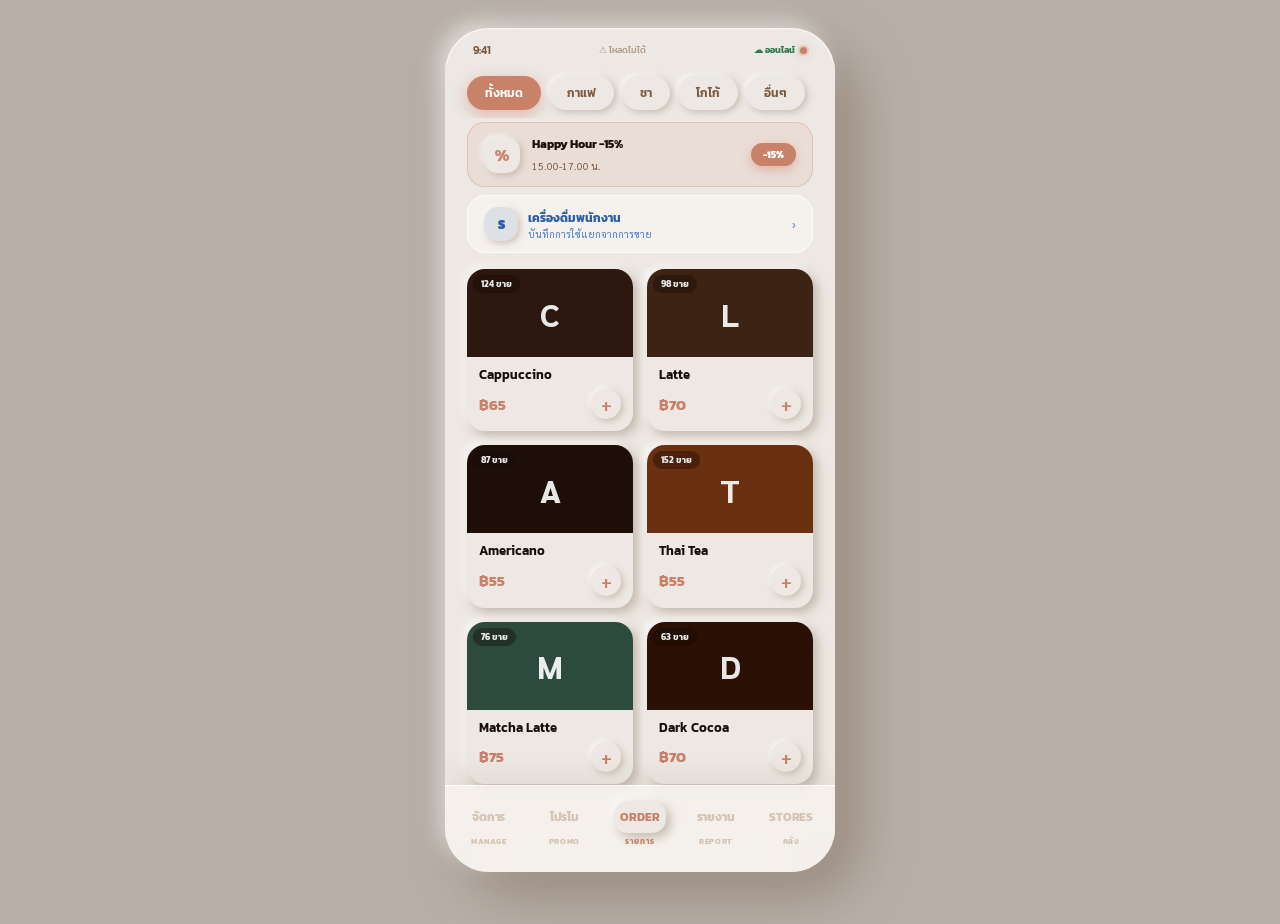
==== commit 181acfc4: "Add files via upload" ====
--- a/pos-app-v4.html
+++ b/pos-app-v4.html
@@ -1971,6 +1971,15 @@
    Apps Script Deploy → Web App URL
 ═══════════════════════════════════════════════════════ */
 const SCRIPT_URL = 'https://script.google.com/macros/s/AKfycbyZVBte9My3h2KOD0WAUBy_mhZftWu7PFDOI2_Fhq0ONlo0ZkfV9VTnfNRV3Ph3MdpI/exec';
+
+/* ── Global error catch — แสดง toast แทนพังเงียบ ── */
+window.addEventListener('error', e => {
+  console.error('JS Error:', e.message, e.filename, e.lineno);
+  toast('⚠ Error: ' + e.message);
+});
+window.addEventListener('unhandledrejection', e => {
+  console.error('Promise Error:', e.reason);
+});
 const LS_KEY     = 'pos_db_v4';
 const LS_DIRTY   = 'pos_dirty_v4';
 const LS_LASTSYNC= 'pos_lastsync_v4';
@@ -1999,14 +2008,25 @@
 function loadLocal() {
   try {
     const raw = localStorage.getItem(LS_KEY);
-    if (raw) {
-      const saved = JSON.parse(raw);
-      // Merge saved data into DB (keep structure safe)
-      Object.keys(saved).forEach(k => { if (k in DB) DB[k] = saved[k]; });
-      return true;
-    }
-  } catch(e) { console.warn('loadLocal error', e); }
-  return false;
+    if (!raw) return false;
+    const saved = JSON.parse(raw);
+    // Merge only array/primitive fields — skip if corrupt
+    Object.keys(saved).forEach(k => {
+      if (!(k in DB)) return;
+      const v = saved[k];
+      // Array fields must be arrays
+      if (Array.isArray(DB[k]) && !Array.isArray(v)) return;
+      // nextId must be a number
+      if (k === 'nextId' && typeof v !== 'number') return;
+      DB[k] = v;
+    });
+    return true;
+  } catch(e) {
+    console.warn('loadLocal error — clearing cache', e);
+    localStorage.removeItem(LS_KEY);
+    localStorage.removeItem(LS_DIRTY);
+    return false;
+  }
 }
 
 /* ── POST to Apps Script ── */
@@ -2090,68 +2110,28 @@
 }
 
 /* ═══════════════════════════════════════════════════════
-   PATCH SAVE FUNCTIONS — เพิ่ม saveLocal() + scheduleSync()
-   หลังทุก operation ที่แก้ไข DB
+   PATCH SAVE FUNCTIONS — safe wrap ที่มีฟังก์ชันจริง
 ═══════════════════════════════════════════════════════ */
-const _origSaveMenu = saveMenu;
-saveMenu = function() {
-  _origSaveMenu();
-  scheduleSync();
-};
-
-const _origSavePromo = savePromo;
-savePromo = function() {
-  _origSavePromo();
-  scheduleSync();
-};
-
-const _origConfirmOrder = confirmOrder;
-confirmOrder = function() {
-  _origConfirmOrder();
-  scheduleSync();
-};
-
-const _origLogStaffDrink = logStaffDrink;
-logStaffDrink = function() {
-  _origLogStaffDrink();
-  scheduleSync();
-};
-
-const _origSaveStoreItem = saveStoreItem;
-saveStoreItem = function() {
-  _origSaveStoreItem();
-  scheduleSync();
-};
-
-const _origSaveUseLog = saveUseLog;
-saveUseLog = function() {
-  _origSaveUseLog();
-  scheduleSync();
-};
-
-const _origSaveBlendFormula = saveBlendFormula;
-saveBlendFormula = function() {
-  _origSaveBlendFormula();
-  scheduleSync();
-};
-
-const _origConfirmBatch = confirmBatch;
-confirmBatch = function() {
-  _origConfirmBatch();
-  scheduleSync();
-};
-
-const _origDeleteMenu = deleteMenu;
-deleteMenu = function(id) {
-  _origDeleteMenu(id);
-  scheduleSync();
-};
-
-const _origDeletePromo = deletePromo;
-deletePromo = function(id) {
-  _origDeletePromo(id);
-  scheduleSync();
-};
+function patchFn(name, wrapper) {
+  if (typeof window[name] === 'function') {
+    const orig = window[name];
+    window[name] = function(...args) {
+      orig.apply(this, args);
+      wrapper(...args);
+    };
+  }
+}
+
+patchFn('saveMenu',          () => scheduleSync());
+patchFn('savePromo',         () => scheduleSync());
+patchFn('confirmOrder',      () => scheduleSync());
+patchFn('logStaffDrink',     () => scheduleSync());
+patchFn('saveStoreItem',     () => scheduleSync());
+patchFn('saveUseLog',        () => scheduleSync());
+patchFn('saveBlendFormula',  () => scheduleSync());
+patchFn('confirmBatch',      () => scheduleSync());
+patchFn('deleteMenu',        () => scheduleSync());
+patchFn('deletePromo',       () => scheduleSync());
 
 /* ═══════════════════════════════════════════════════════
    STARTUP SEQUENCE
